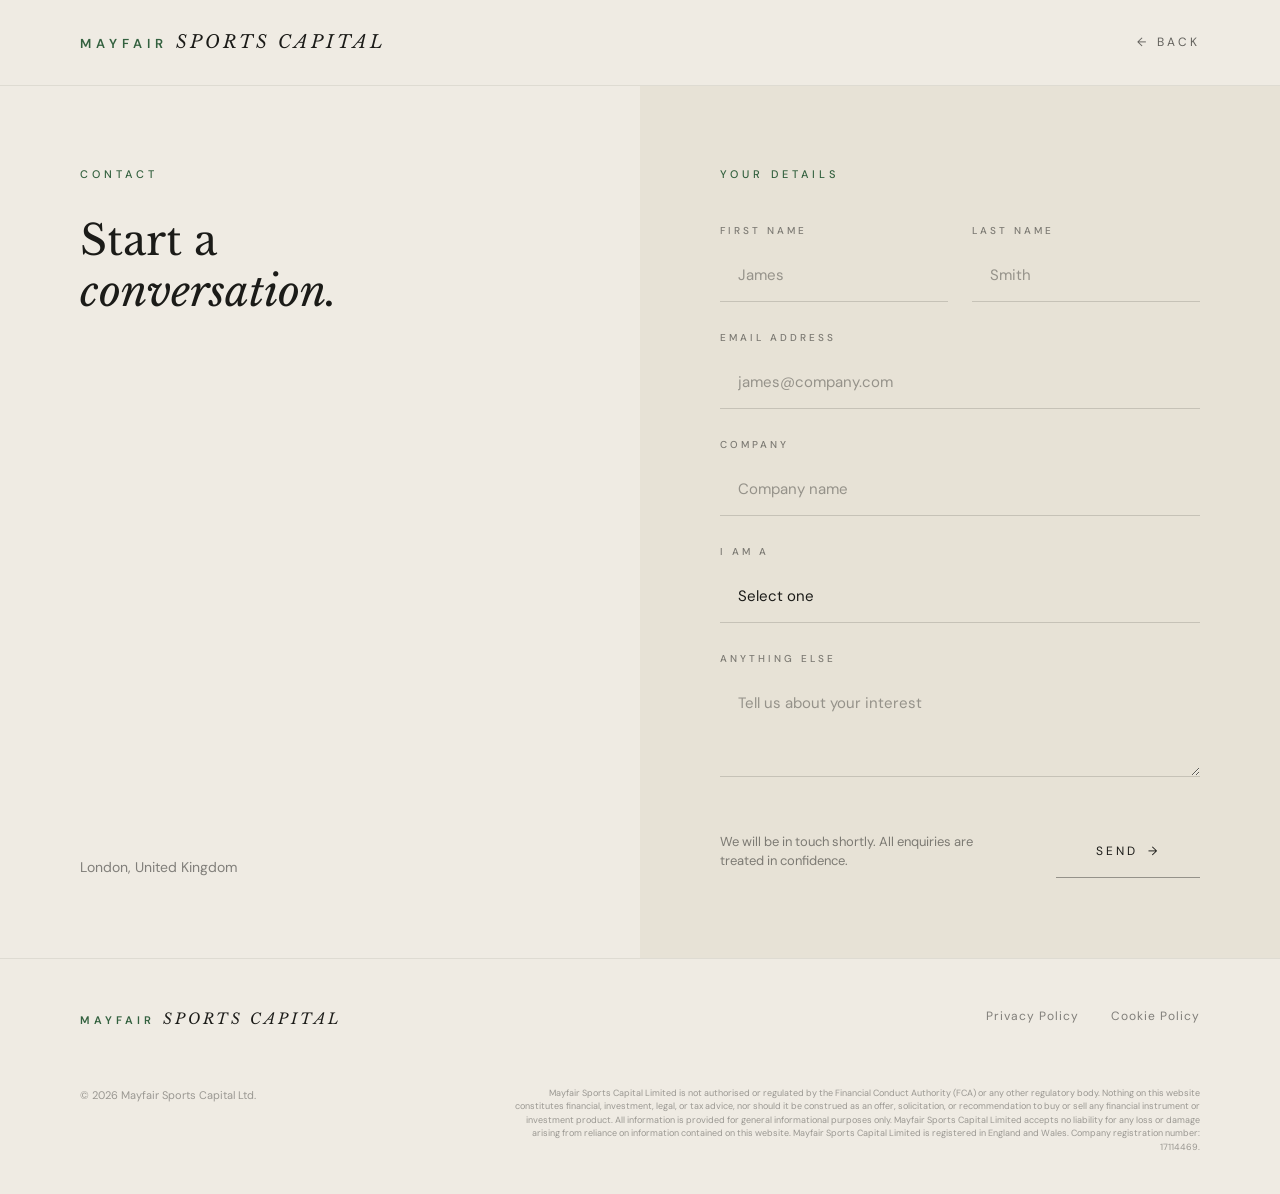
==== contact/index.html @ 270ceac9 "Add /contact/ page" ====
<!DOCTYPE html>
<html lang="en">
<head>
<!-- Google tag (gtag.js) -->
<script async src="https://www.googletagmanager.com/gtag/js?id=G-899X453727"></script>
<script>
  window.dataLayer = window.dataLayer || [];
  function gtag(){dataLayer.push(arguments);}
  gtag('js', new Date());
  gtag('config', 'G-899X453727');
</script>
<meta charset="UTF-8">
<meta name="viewport" content="width=device-width, initial-scale=1.0">
<title>Contact &mdash; Mayfair Sports Capital</title>
<link rel="icon" type="image/svg+xml" href="/favicon.svg">
<link href="https://fonts.googleapis.com/css2?family=DM+Sans:wght@400;500;600&family=Libre+Baskerville:ital,wght@0,400;0,700;1,400&display=swap" rel="stylesheet">
<style>
  /* -- Reset -- */
  *, *::before, *::after { margin: 0; padding: 0; box-sizing: border-box; }

  /* -- Brand Tokens -- */
  :root {
    --green: #3D6B4A;
    --green-light: #4A7D59;
    --green-glow: rgba(61, 107, 74, 0.15);
    --green-subtle: rgba(61, 107, 74, 0.08);
    --bg: #090D09;
    --bg-alt: #0B100B;
    --bg-card: #0D120D;
    --cream: #D4D0C8;
    --cream-80: rgba(212, 208, 200, 0.80);
    --cream-50: rgba(212, 208, 200, 0.50);
    --cream-38: rgba(212, 208, 200, 0.38);
    --cream-22: rgba(212, 208, 200, 0.22);
    --cream-15: rgba(212, 208, 200, 0.15);
    --cream-10: rgba(212, 208, 200, 0.10);
    --serif: 'Libre Baskerville', Georgia, serif;
    --sans: 'DM Sans', system-ui, sans-serif;
  }

  html { scroll-behavior: smooth; }
  body { background: var(--bg); color: var(--cream); font-family: var(--sans); line-height: 1.6; overflow-x: hidden; }

  /* -- Nav -- */
  nav {
    display: flex; align-items: center; justify-content: space-between;
    padding: 28px 80px;
    background: var(--bg);
  }
  .logo { display: flex; align-items: baseline; gap: 8px; text-decoration: none; }
  .logo-mayfair {
    font-family: var(--sans); font-weight: 600; font-size: 13px;
    letter-spacing: 5px; text-transform: uppercase; color: var(--green);
  }
  .logo-sports {
    font-family: var(--serif); font-style: italic; font-size: 18px;
    letter-spacing: 3px; text-transform: uppercase; color: var(--cream);
  }
  .back-link {
    color: var(--cream-50); text-decoration: none; font-size: 12px;
    letter-spacing: 3px; text-transform: uppercase; transition: color 0.3s;
    display: flex; align-items: center; gap: 8px;
  }
  .back-link:hover { color: var(--green-light); }
  .back-link .arrow { transition: transform 0.3s; }
  .back-link:hover .arrow { transform: translateX(-4px); }

  /* -- Main layout -- */
  .contact-page {
    display: grid; grid-template-columns: 1fr 1fr;
    min-height: calc(100vh - 85px);
  }

  /* -- Left column -- */
  .contact-left {
    padding: 80px 80px 80px;
    display: flex; flex-direction: column; justify-content: space-between;
  }
  .contact-left-top {}
  .section-label {
    font-size: 11px; letter-spacing: 4px; text-transform: uppercase;
    color: var(--green); font-weight: 500; margin-bottom: 32px;
  }
  .contact-left h1 {
    font-family: var(--serif); font-size: 42px; font-weight: 400; line-height: 1.2;
    margin-bottom: 32px;
  }
  .contact-left h1 em { font-style: italic; }
  .contact-left .intro {
    font-size: 15px; color: var(--cream-50); line-height: 1.7; max-width: 400px;
  }
  .contact-location {
    font-size: 14px; color: var(--cream-38); line-height: 1.6;
  }

  /* -- Right column (form) -- */
  .contact-right {
    padding: 80px 80px;
    background: var(--bg-alt);
  }
  .form-label-top {
    font-size: 11px; letter-spacing: 4px; text-transform: uppercase;
    color: var(--green); font-weight: 500; margin-bottom: 40px;
  }

  .form-row { display: grid; grid-template-columns: 1fr 1fr; gap: 24px; margin-bottom: 28px; }
  .form-group { margin-bottom: 28px; }

  .form-group label, .form-row label {
    display: block; font-size: 10px; letter-spacing: 3px; text-transform: uppercase;
    color: var(--cream-38); margin-bottom: 10px; font-weight: 500;
  }
  .form-row .form-field label {
    display: block; font-size: 10px; letter-spacing: 3px; text-transform: uppercase;
    color: var(--cream-38); margin-bottom: 10px; font-weight: 500;
  }

  input, select, textarea {
    width: 100%; background: transparent;
    border: none; border-bottom: 1px solid var(--cream-10);
    border-radius: 0; padding: 16px 18px;
    font-family: var(--sans); font-size: 15px; color: var(--cream);
    outline: none; transition: border-color 0.3s;
    -webkit-appearance: none;
  }
  input::placeholder, textarea::placeholder { color: var(--cream-22); }
  input:focus, select:focus, textarea:focus { border-color: var(--green); }

  select {
    cursor: pointer;
    background-repeat: no-repeat; background-position: right 18px center;
  }
  select option { background: var(--bg); color: var(--cream); }

  textarea { resize: vertical; min-height: 100px; }

  /* -- Send button -- */
  .form-footer {
    display: flex; align-items: center; justify-content: space-between;
    margin-top: 40px;
  }
  .form-note { font-size: 13px; color: var(--cream-38); max-width: 260px; line-height: 1.5; }
  .send-btn {
    display: inline-flex; align-items: center; gap: 10px;
    background: transparent; border: none; border-bottom: 1px solid var(--cream-22);
    color: var(--cream); font-family: var(--sans); font-size: 12px;
    letter-spacing: 3px; text-transform: uppercase; padding: 18px 40px;
    cursor: pointer; transition: all 0.3s;
  }
  .send-btn:hover {
    border-bottom-color: var(--green); color: var(--green);
  }
  .send-btn .arrow { transition: transform 0.3s; }
  .send-btn:hover .arrow { transform: translateX(4px); }

  /* -- Footer (same as homepage) -- */
  footer {
    background: var(--bg);
    padding: 48px 80px 40px;
  }
  .footer-top {
    display: flex; justify-content: space-between; align-items: flex-start;
    padding-bottom: 32px;
  }
  .footer-brand { display: flex; align-items: baseline; gap: 8px; }
  .footer-brand .logo-mayfair { font-size: 11px; letter-spacing: 4px; color: var(--green); }
  .footer-brand .logo-sports { font-size: 15px; letter-spacing: 3px; text-transform: uppercase; }
  .footer-links { display: flex; gap: 32px; }
  .footer-links a {
    font-size: 12px; color: var(--cream-38); text-decoration: none;
    letter-spacing: 1px; transition: color 0.3s;
  }
  .footer-links a:hover { color: var(--green-light); }
  .footer-bottom {
    display: flex; justify-content: space-between; align-items: flex-start;
    padding-top: 24px; gap: 80px;
  }
  .footer-copy {
    font-size: 11px; color: var(--cream-22); white-space: nowrap;
  }
  .footer-disclaimer {
    font-size: 9px; color: var(--cream-22); line-height: 1.5;
    max-width: 700px; text-align: right;
  }

  /* -- Responsive -- */
  @media (max-width: 768px) {
    nav { padding: 16px 24px; }
    .logo-mayfair { font-size: 10px !important; letter-spacing: 3px !important; }
    .logo-sports { font-size: 14px !important; }
    .back-link { font-size: 10px; letter-spacing: 2px; }

    .contact-page { grid-template-columns: 1fr; min-height: auto; }
    .contact-left { padding: 40px 24px 32px; }
    .contact-left h1 { font-size: 30px; margin-bottom: 20px; }
    .contact-left .intro { font-size: 14px; }
    .contact-location { padding-top: 20px; }

    .contact-right { padding: 40px 24px; }
    .form-row { grid-template-columns: 1fr; gap: 0; }
    .form-footer { flex-direction: column; gap: 24px; align-items: flex-start; }
    .send-btn { width: 100%; justify-content: center; }

    footer { padding: 32px 24px 28px; }
    .footer-top { flex-direction: column; gap: 16px; }
    .footer-links { gap: 16px; }
    .footer-bottom { flex-direction: column; gap: 12px; }
    .footer-disclaimer { text-align: left; max-width: 100%; }
    .footer-copy { white-space: normal; }
  }

  /* ==== LIGHT THEME (deck palette) ==== */
  :root {
    --green: #33613F;
    --green-light: #2E7A45;
    --green-glow: rgba(51, 97, 63, 0.12);
    --green-subtle: rgba(51, 97, 63, 0.07);
    --bg: #EFEBE3;
    --bg-alt: #E7E2D6;
    --bg-card: #FFFFFF;
    --cream: #1B1B18;
    --cream-80: rgba(27, 27, 24, 0.80);
    --cream-50: rgba(27, 27, 24, 0.66);
    --cream-38: rgba(27, 27, 24, 0.52);
    --cream-22: rgba(27, 27, 24, 0.40);
    --cream-15: rgba(27, 27, 24, 0.22);
    --cream-10: rgba(27, 27, 24, 0.16);
  }
  nav { border-bottom: 1px solid rgba(27, 27, 24, 0.08); }
  select option { background: #FFFFFF; color: #1B1B18; }
  footer { border-top: 1px solid rgba(27, 27, 24, 0.08); }
</style>
</head>
<body>

<!-- Nav -->
<nav>
  <a href="/" class="logo">
    <span class="logo-mayfair">MAYFAIR</span>
    <span class="logo-sports">Sports Capital</span>
  </a>
  <a href="/" class="back-link">
    <span class="arrow">&larr;</span> Back
  </a>
</nav>

<!-- Contact Page -->
<div class="contact-page">

  <!-- Left column -->
  <div class="contact-left">
    <div class="contact-left-top">
      <div class="section-label">Contact</div>
      <h1>Start a<br><em>conversation.</em></h1>
    </div>
    <div class="contact-location">London, United Kingdom</div>
  </div>

  <!-- Right column (form) -->
  <div class="contact-right">
    <form id="contactForm">
      <div class="form-label-top">Your Details</div>

      <div class="form-row">
        <div class="form-field">
          <label>First Name</label>
          <input type="text" name="firstname" placeholder="James" required>
        </div>
        <div class="form-field">
          <label>Last Name</label>
          <input type="text" name="lastname" placeholder="Smith" required>
        </div>
      </div>

      <div class="form-group">
        <label>Email Address</label>
        <input type="email" name="email" placeholder="james@company.com" required>
      </div>

      <div class="form-group">
        <label>Company</label>
        <input type="text" name="company" placeholder="Company name">
      </div>

      <div class="form-group">
        <label>I Am A</label>
        <select name="contact_type" required>
          <option value="" disabled selected>Select one</option>
          <option value="Family Office">Family Office</option>
          <option value="Venture Capital">Venture Capital</option>
          <option value="Private Equity">Private Equity</option>
          <option value="Bank / HNW Manager">Bank / HNW Manager</option>
          <option value="Sports Property / Club / League">Sports Property / Club / League</option>
          <option value="Sports Enabler">Sports Enabler</option>
          <option value="Other">Other</option>
        </select>
      </div>

      <div class="form-group">
        <label>Anything Else</label>
        <textarea name="message" placeholder="Tell us about your interest"></textarea>
      </div>

      <div class="form-footer">
        <div class="form-note">We will be in touch shortly. All enquiries are treated in confidence.</div>
        <button type="submit" class="send-btn">Send <span class="arrow">&rarr;</span></button>
      </div>
    </form>

    <div id="thankYou" style="display: none;">
      <div class="form-label-top">Thank You</div>
      <p class="intro" style="font-size: 15px; color: var(--cream-50); line-height: 1.7;">Your message has been received. We will be in touch shortly.</p>
    </div>
  </div>

</div>

<!-- Footer (same as homepage) -->
<footer>
  <div class="footer-top">
    <div class="footer-brand">
      <span class="logo-mayfair">MAYFAIR</span>
      <span class="logo-sports">Sports Capital</span>
    </div>
    <div class="footer-links">
      <a href="/privacy/">Privacy Policy</a>
      <a href="/cookies/">Cookie Policy</a>
    </div>
  </div>
  <div class="footer-bottom">
    <div class="footer-copy">&copy; 2026 Mayfair Sports Capital Ltd.</div>
    <div class="footer-disclaimer">Mayfair Sports Capital Limited is not authorised or regulated by the Financial Conduct Authority (FCA) or any other regulatory body. Nothing on this website constitutes financial, investment, legal, or tax advice, nor should it be construed as an offer, solicitation, or recommendation to buy or sell any financial instrument or investment product. All information is provided for general informational purposes only. Mayfair Sports Capital Limited accepts no liability for any loss or damage arising from reliance on information contained on this website. Mayfair Sports Capital Limited is registered in England and Wales. Company registration number: 17114469.</div>
  </div>
</footer>

<script>
document.getElementById('contactForm').addEventListener('submit', async function(e) {
  e.preventDefault();
  const form = this;
  const btn = form.querySelector('.send-btn');
  btn.disabled = true;

  const fd = new FormData(form);
  const fields = [
    { name: 'firstname', value: fd.get('firstname') },
    { name: 'lastname', value: fd.get('lastname') },
    { name: 'email', value: fd.get('email') },
    { name: 'company', value: fd.get('company') || '' },
    { name: 'contact_type', value: fd.get('contact_type') },
    { name: 'message', value: fd.get('message') || '' }
  ];

  try {
    const res = await fetch('https://api.hsforms.com/submissions/v3/integration/submit/148089624/d1dd656f-cd61-4b1c-a1dd-4b36c1997c4a', {
      method: 'POST',
      headers: { 'Content-Type': 'application/json' },
      body: JSON.stringify({
        fields: fields,
        context: {
          pageUri: window.location.href,
          pageName: 'Contact - Mayfair Sports Capital'
        }
      })
    });

    if (res.ok || res.status === 200) {
      form.style.display = 'none';
      document.getElementById('thankYou').style.display = 'block';
    } else {
      btn.disabled = false;
      alert('Something went wrong. Please email us directly at hello@mayfairsportscapital.com');
    }
  } catch (err) {
    btn.disabled = false;
    alert('Something went wrong. Please email us directly at hello@mayfairsportscapital.com');
  }
});
</script>
</body>
</html>
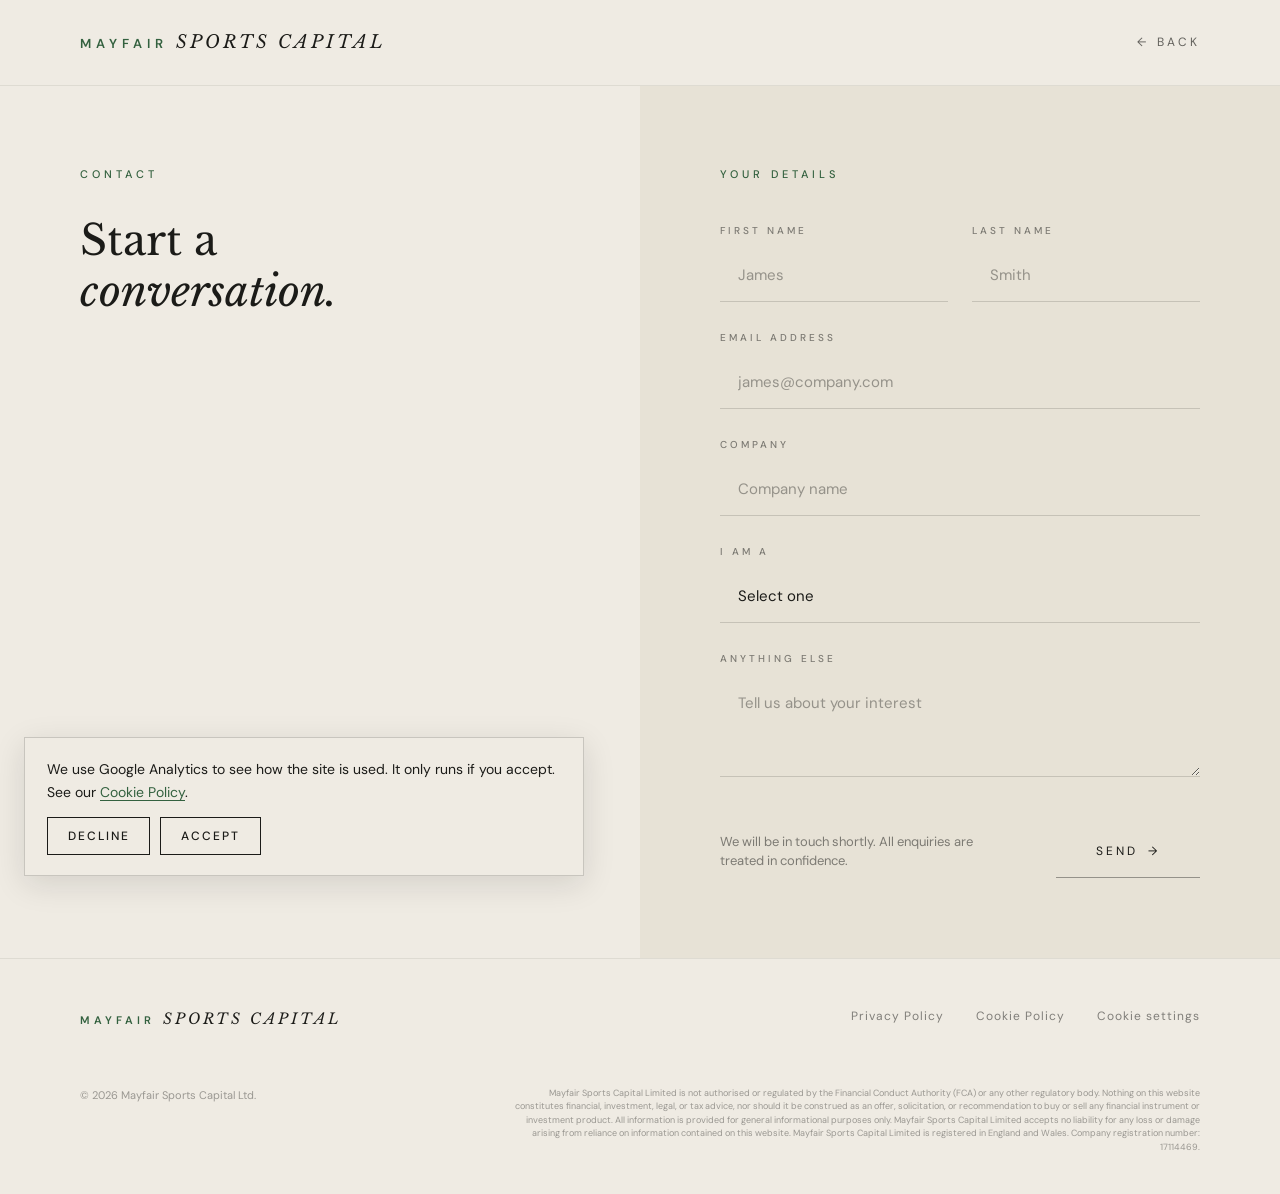
==== commit aa60fdb9: "Add cookie consent: load Google Analytics only after opt-in - consent.js: Accept/Decline notice, cho" ====
--- a/contact/index.html
+++ b/contact/index.html
@@ -1,14 +1,6 @@
 <!DOCTYPE html>
 <html lang="en">
 <head>
-<!-- Google tag (gtag.js) -->
-<script async src="https://www.googletagmanager.com/gtag/js?id=G-899X453727"></script>
-<script>
-  window.dataLayer = window.dataLayer || [];
-  function gtag(){dataLayer.push(arguments);}
-  gtag('js', new Date());
-  gtag('config', 'G-899X453727');
-</script>
 <meta charset="UTF-8">
 <meta name="viewport" content="width=device-width, initial-scale=1.0">
 <title>Contact &mdash; Mayfair Sports Capital</title>
@@ -325,6 +317,7 @@
     <div class="footer-links">
       <a href="/privacy/">Privacy Policy</a>
       <a href="/cookies/">Cookie Policy</a>
+      <a href="#" data-cookie-settings>Cookie settings</a>
     </div>
   </div>
   <div class="footer-bottom">
@@ -376,5 +369,6 @@
   }
 });
 </script>
+<script src="/consent.js" defer></script>
 </body>
 </html>
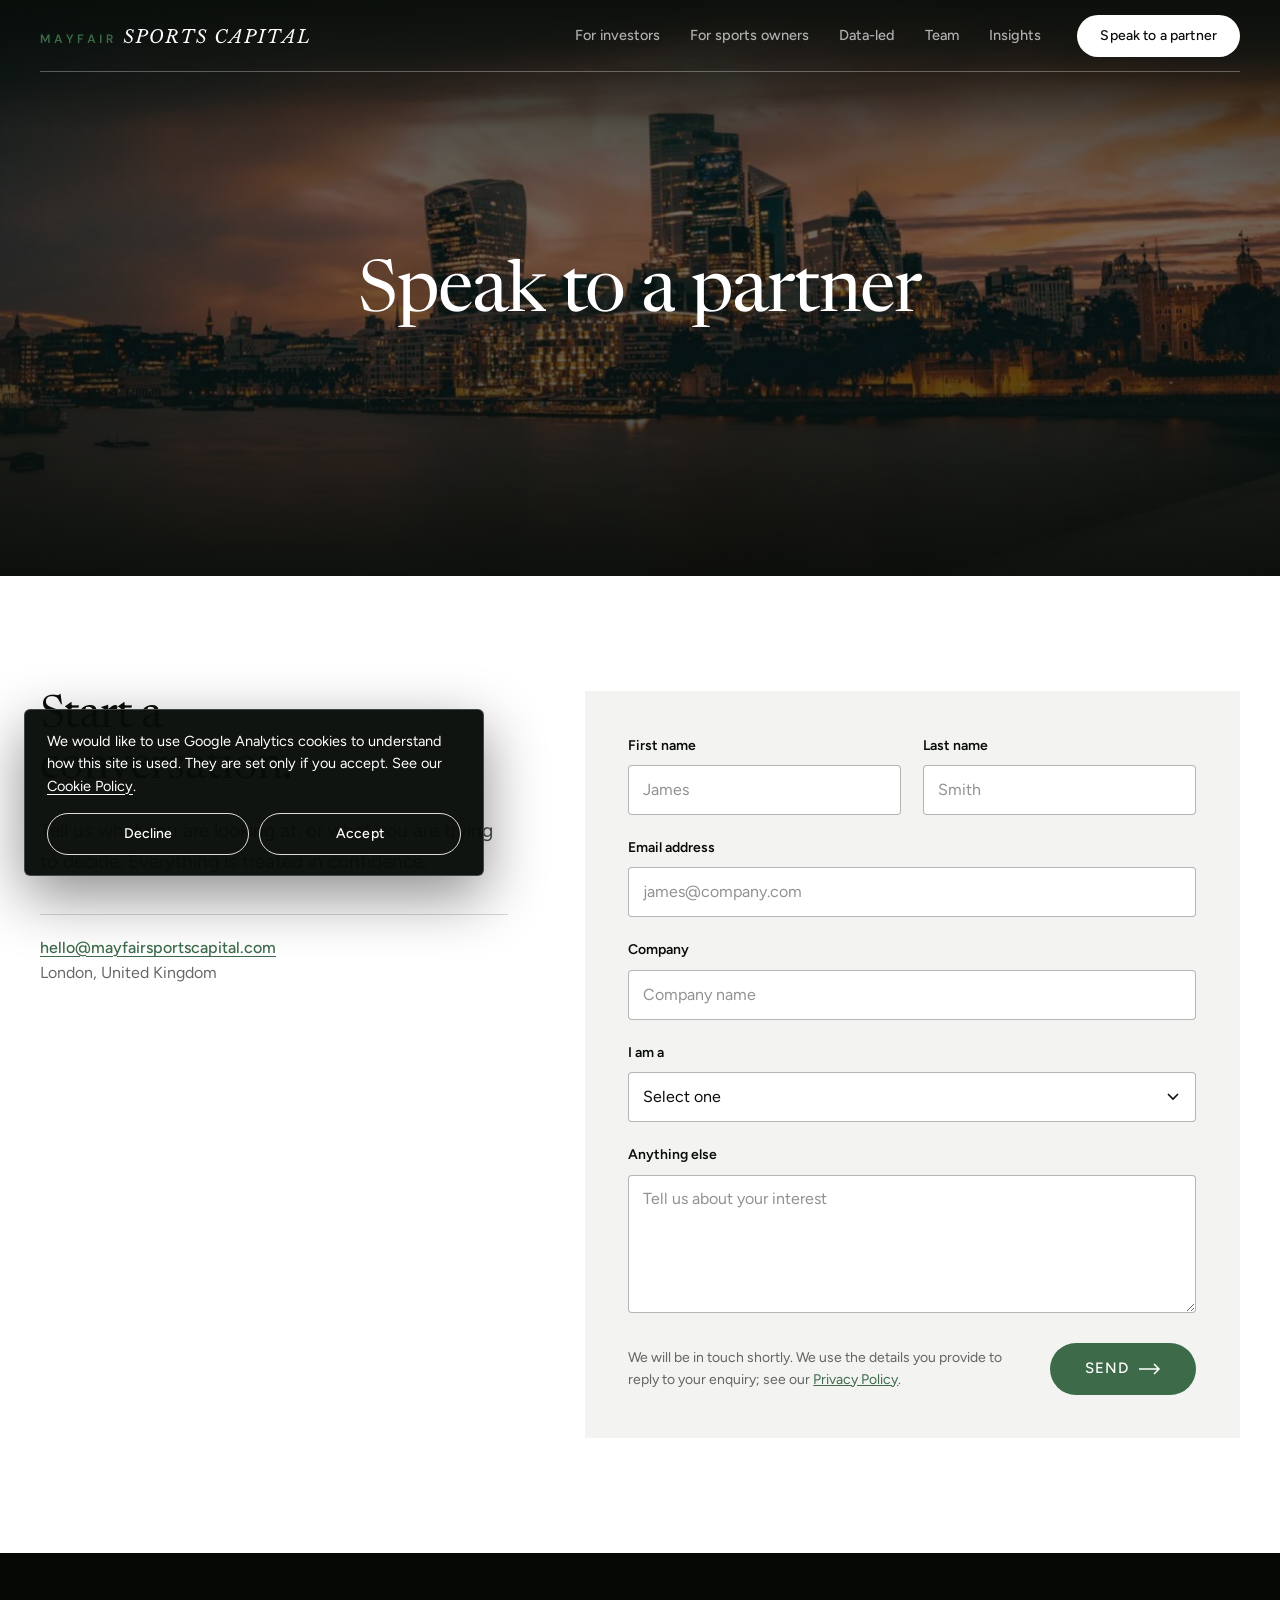
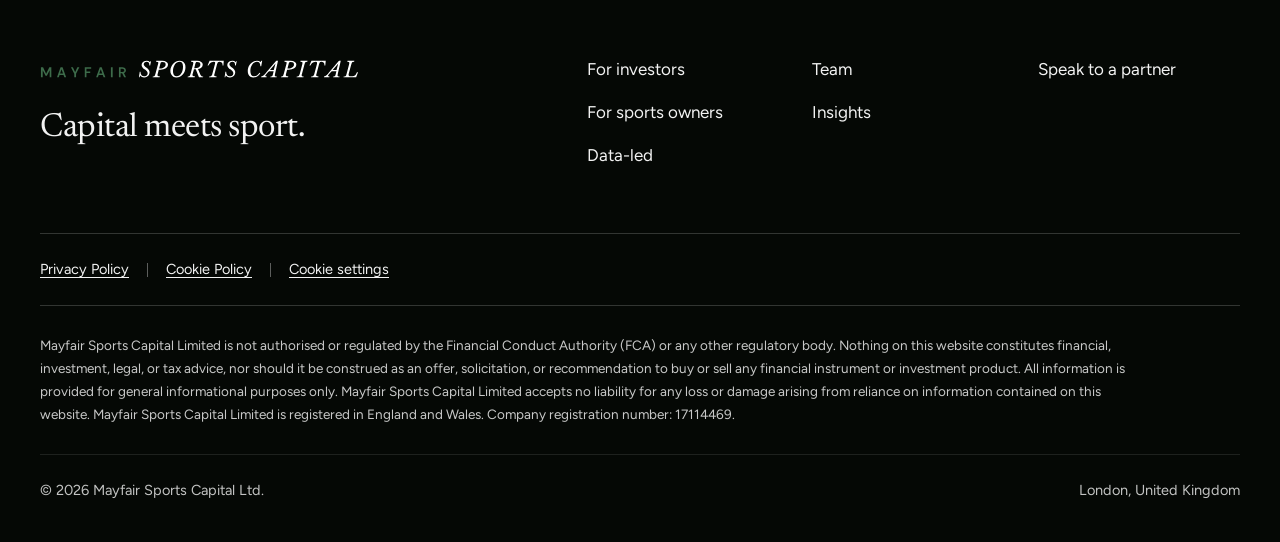
==== commit 82e2267d: "Launch the new site for investors and sports owners Replaces the single-page site with the full new " ====
--- a/contact/index.html
+++ b/contact/index.html
@@ -1,374 +1,203 @@
 <!DOCTYPE html>
-<html lang="en">
+<html lang="en-GB" class="no-js">
 <head>
-<meta charset="UTF-8">
-<meta name="viewport" content="width=device-width, initial-scale=1.0">
-<title>Contact &mdash; Mayfair Sports Capital</title>
-<link rel="icon" type="image/svg+xml" href="/favicon.svg">
-<link href="https://fonts.googleapis.com/css2?family=DM+Sans:wght@400;500;600&family=Libre+Baskerville:ital,wght@0,400;0,700;1,400&display=swap" rel="stylesheet">
-<style>
-  /* -- Reset -- */
-  *, *::before, *::after { margin: 0; padding: 0; box-sizing: border-box; }
-
-  /* -- Brand Tokens -- */
-  :root {
-    --green: #3D6B4A;
-    --green-light: #4A7D59;
-    --green-glow: rgba(61, 107, 74, 0.15);
-    --green-subtle: rgba(61, 107, 74, 0.08);
-    --bg: #090D09;
-    --bg-alt: #0B100B;
-    --bg-card: #0D120D;
-    --cream: #D4D0C8;
-    --cream-80: rgba(212, 208, 200, 0.80);
-    --cream-50: rgba(212, 208, 200, 0.50);
-    --cream-38: rgba(212, 208, 200, 0.38);
-    --cream-22: rgba(212, 208, 200, 0.22);
-    --cream-15: rgba(212, 208, 200, 0.15);
-    --cream-10: rgba(212, 208, 200, 0.10);
-    --serif: 'Libre Baskerville', Georgia, serif;
-    --sans: 'DM Sans', system-ui, sans-serif;
-  }
-
-  html { scroll-behavior: smooth; }
-  body { background: var(--bg); color: var(--cream); font-family: var(--sans); line-height: 1.6; overflow-x: hidden; }
-
-  /* -- Nav -- */
-  nav {
-    display: flex; align-items: center; justify-content: space-between;
-    padding: 28px 80px;
-    background: var(--bg);
-  }
-  .logo { display: flex; align-items: baseline; gap: 8px; text-decoration: none; }
-  .logo-mayfair {
-    font-family: var(--sans); font-weight: 600; font-size: 13px;
-    letter-spacing: 5px; text-transform: uppercase; color: var(--green);
-  }
-  .logo-sports {
-    font-family: var(--serif); font-style: italic; font-size: 18px;
-    letter-spacing: 3px; text-transform: uppercase; color: var(--cream);
-  }
-  .back-link {
-    color: var(--cream-50); text-decoration: none; font-size: 12px;
-    letter-spacing: 3px; text-transform: uppercase; transition: color 0.3s;
-    display: flex; align-items: center; gap: 8px;
-  }
-  .back-link:hover { color: var(--green-light); }
-  .back-link .arrow { transition: transform 0.3s; }
-  .back-link:hover .arrow { transform: translateX(-4px); }
-
-  /* -- Main layout -- */
-  .contact-page {
-    display: grid; grid-template-columns: 1fr 1fr;
-    min-height: calc(100vh - 85px);
-  }
-
-  /* -- Left column -- */
-  .contact-left {
-    padding: 80px 80px 80px;
-    display: flex; flex-direction: column; justify-content: space-between;
-  }
-  .contact-left-top {}
-  .section-label {
-    font-size: 11px; letter-spacing: 4px; text-transform: uppercase;
-    color: var(--green); font-weight: 500; margin-bottom: 32px;
-  }
-  .contact-left h1 {
-    font-family: var(--serif); font-size: 42px; font-weight: 400; line-height: 1.2;
-    margin-bottom: 32px;
-  }
-  .contact-left h1 em { font-style: italic; }
-  .contact-left .intro {
-    font-size: 15px; color: var(--cream-50); line-height: 1.7; max-width: 400px;
-  }
-  .contact-location {
-    font-size: 14px; color: var(--cream-38); line-height: 1.6;
-  }
-
-  /* -- Right column (form) -- */
-  .contact-right {
-    padding: 80px 80px;
-    background: var(--bg-alt);
-  }
-  .form-label-top {
-    font-size: 11px; letter-spacing: 4px; text-transform: uppercase;
-    color: var(--green); font-weight: 500; margin-bottom: 40px;
-  }
-
-  .form-row { display: grid; grid-template-columns: 1fr 1fr; gap: 24px; margin-bottom: 28px; }
-  .form-group { margin-bottom: 28px; }
-
-  .form-group label, .form-row label {
-    display: block; font-size: 10px; letter-spacing: 3px; text-transform: uppercase;
-    color: var(--cream-38); margin-bottom: 10px; font-weight: 500;
-  }
-  .form-row .form-field label {
-    display: block; font-size: 10px; letter-spacing: 3px; text-transform: uppercase;
-    color: var(--cream-38); margin-bottom: 10px; font-weight: 500;
-  }
-
-  input, select, textarea {
-    width: 100%; background: transparent;
-    border: none; border-bottom: 1px solid var(--cream-10);
-    border-radius: 0; padding: 16px 18px;
-    font-family: var(--sans); font-size: 15px; color: var(--cream);
-    outline: none; transition: border-color 0.3s;
-    -webkit-appearance: none;
-  }
-  input::placeholder, textarea::placeholder { color: var(--cream-22); }
-  input:focus, select:focus, textarea:focus { border-color: var(--green); }
-
-  select {
-    cursor: pointer;
-    background-repeat: no-repeat; background-position: right 18px center;
-  }
-  select option { background: var(--bg); color: var(--cream); }
-
-  textarea { resize: vertical; min-height: 100px; }
-
-  /* -- Send button -- */
-  .form-footer {
-    display: flex; align-items: center; justify-content: space-between;
-    margin-top: 40px;
-  }
-  .form-note { font-size: 13px; color: var(--cream-38); max-width: 260px; line-height: 1.5; }
-  .send-btn {
-    display: inline-flex; align-items: center; gap: 10px;
-    background: transparent; border: none; border-bottom: 1px solid var(--cream-22);
-    color: var(--cream); font-family: var(--sans); font-size: 12px;
-    letter-spacing: 3px; text-transform: uppercase; padding: 18px 40px;
-    cursor: pointer; transition: all 0.3s;
-  }
-  .send-btn:hover {
-    border-bottom-color: var(--green); color: var(--green);
-  }
-  .send-btn .arrow { transition: transform 0.3s; }
-  .send-btn:hover .arrow { transform: translateX(4px); }
-
-  /* -- Footer (same as homepage) -- */
-  footer {
-    background: var(--bg);
-    padding: 48px 80px 40px;
-  }
-  .footer-top {
-    display: flex; justify-content: space-between; align-items: flex-start;
-    padding-bottom: 32px;
-  }
-  .footer-brand { display: flex; align-items: baseline; gap: 8px; }
-  .footer-brand .logo-mayfair { font-size: 11px; letter-spacing: 4px; color: var(--green); }
-  .footer-brand .logo-sports { font-size: 15px; letter-spacing: 3px; text-transform: uppercase; }
-  .footer-links { display: flex; gap: 32px; }
-  .footer-links a {
-    font-size: 12px; color: var(--cream-38); text-decoration: none;
-    letter-spacing: 1px; transition: color 0.3s;
-  }
-  .footer-links a:hover { color: var(--green-light); }
-  .footer-bottom {
-    display: flex; justify-content: space-between; align-items: flex-start;
-    padding-top: 24px; gap: 80px;
-  }
-  .footer-copy {
-    font-size: 11px; color: var(--cream-22); white-space: nowrap;
-  }
-  .footer-disclaimer {
-    font-size: 9px; color: var(--cream-22); line-height: 1.5;
-    max-width: 700px; text-align: right;
-  }
-
-  /* -- Responsive -- */
-  @media (max-width: 768px) {
-    nav { padding: 16px 24px; }
-    .logo-mayfair { font-size: 10px !important; letter-spacing: 3px !important; }
-    .logo-sports { font-size: 14px !important; }
-    .back-link { font-size: 10px; letter-spacing: 2px; }
-
-    .contact-page { grid-template-columns: 1fr; min-height: auto; }
-    .contact-left { padding: 40px 24px 32px; }
-    .contact-left h1 { font-size: 30px; margin-bottom: 20px; }
-    .contact-left .intro { font-size: 14px; }
-    .contact-location { padding-top: 20px; }
-
-    .contact-right { padding: 40px 24px; }
-    .form-row { grid-template-columns: 1fr; gap: 0; }
-    .form-footer { flex-direction: column; gap: 24px; align-items: flex-start; }
-    .send-btn { width: 100%; justify-content: center; }
-
-    footer { padding: 32px 24px 28px; }
-    .footer-top { flex-direction: column; gap: 16px; }
-    .footer-links { gap: 16px; }
-    .footer-bottom { flex-direction: column; gap: 12px; }
-    .footer-disclaimer { text-align: left; max-width: 100%; }
-    .footer-copy { white-space: normal; }
-  }
-
-  /* ==== LIGHT THEME (deck palette) ==== */
-  :root {
-    --green: #33613F;
-    --green-light: #2E7A45;
-    --green-glow: rgba(51, 97, 63, 0.12);
-    --green-subtle: rgba(51, 97, 63, 0.07);
-    --bg: #EFEBE3;
-    --bg-alt: #E7E2D6;
-    --bg-card: #FFFFFF;
-    --cream: #1B1B18;
-    --cream-80: rgba(27, 27, 24, 0.80);
-    --cream-50: rgba(27, 27, 24, 0.66);
-    --cream-38: rgba(27, 27, 24, 0.52);
-    --cream-22: rgba(27, 27, 24, 0.40);
-    --cream-15: rgba(27, 27, 24, 0.22);
-    --cream-10: rgba(27, 27, 24, 0.16);
-  }
-  nav { border-bottom: 1px solid rgba(27, 27, 24, 0.08); }
-  select option { background: #FFFFFF; color: #1B1B18; }
-  footer { border-top: 1px solid rgba(27, 27, 24, 0.08); }
-</style>
+<meta charset="utf-8">
+<meta name="viewport" content="width=device-width, initial-scale=1">
+<title>Speak to a partner | Mayfair Sports Capital</title>
+<meta name="description" content="Speak to a partner at Mayfair Sports Capital. Enquiries from investors, sports owners and their advisers are treated in confidence.">
+<meta name="referrer" content="strict-origin-when-cross-origin">
+<meta name="theme-color" content="#04131B">
+<link rel="canonical" href="https://mayfairsportscapital.com/contact/">
+<meta property="og:type" content="website">
+<meta property="og:site_name" content="Mayfair Sports Capital">
+<meta property="og:locale" content="en_GB">
+<meta property="og:title" content="Speak to a partner | Mayfair Sports Capital">
+<meta property="og:description" content="Speak to a partner at Mayfair Sports Capital. Enquiries from investors, sports owners and their advisers are treated in confidence.">
+<meta property="og:url" content="https://mayfairsportscapital.com/contact/">
+<meta property="og:image" content="https://mayfairsportscapital.com/assets/img/og.jpg">
+<meta property="og:image:width" content="1200">
+<meta property="og:image:height" content="630">
+<meta name="twitter:card" content="summary_large_image">
+<link rel="icon" href="/favicon.svg" type="image/svg+xml">
+<link rel="icon" href="/favicon-32.png" sizes="32x32" type="image/png">
+<link rel="apple-touch-icon" href="/apple-touch-icon.png">
+<link rel="preload" href="/assets/fonts/newsreader-opsz.woff2" as="font" type="font/woff2" crossorigin>
+<link rel="preload" href="/assets/fonts/figtree-wght.woff2" as="font" type="font/woff2" crossorigin>
+<link rel="stylesheet" href="/assets/css/site.css?v=de91362e">
+<script>document.documentElement.className='js';setTimeout(function(){if(!window.__msc)document.documentElement.className+=' js-failed'},6000);</script>
 </head>
-<body>
-
-<!-- Nav -->
-<nav>
-  <a href="/" class="logo">
-    <span class="logo-mayfair">MAYFAIR</span>
-    <span class="logo-sports">Sports Capital</span>
-  </a>
-  <a href="/" class="back-link">
-    <span class="arrow">&larr;</span> Back
-  </a>
-</nav>
-
-<!-- Contact Page -->
-<div class="contact-page">
-
-  <!-- Left column -->
-  <div class="contact-left">
-    <div class="contact-left-top">
-      <div class="section-label">Contact</div>
-      <h1>Start a<br><em>conversation.</em></h1>
-    </div>
-    <div class="contact-location">London, United Kingdom</div>
-  </div>
-
-  <!-- Right column (form) -->
-  <div class="contact-right">
-    <form id="contactForm">
-      <div class="form-label-top">Your Details</div>
-
-      <div class="form-row">
-        <div class="form-field">
-          <label>First Name</label>
-          <input type="text" name="firstname" placeholder="James" required>
-        </div>
-        <div class="form-field">
-          <label>Last Name</label>
-          <input type="text" name="lastname" placeholder="Smith" required>
-        </div>
+<body class="page-contact" data-mode="prod" data-ga="G-899X453727">
+<a class="skip" href="#main">Skip to content</a>
+
+<svg width="0" height="0" style="position:absolute" aria-hidden="true" focusable="false"><symbol id="msc-wordmark" viewBox="0 0 2701 220"><path fill="#3d6b4a" d="M8 180V96H26L52 150L79 96H96V180H82V121L58 168H47L23 121V180Z"/><path fill="#3d6b4a" d="M144 180 174 96H191L221 180H206L182 113L159 180ZM157 160 161 149H203L207 160Z"/><path fill="#3d6b4a" d="M290 180V150L262 96H278L299 139H296L316 96H333L305 150V180Z"/><path fill="#3d6b4a" d="M379 180V96H433V108H393V132H425V144H393V180Z"/><path fill="#3d6b4a" d="M475 180 506 96H522L553 180H538L514 113L490 180ZM489 160 493 149H534L538 160Z"/><path fill="#3d6b4a" d="M600 180V96H615V180Z"/><path fill="#3d6b4a" d="M668 180V96H698Q708 96 714 99Q721 103 724 109Q727 114 727 121Q727 128 724 134Q721 140 714 143Q708 147 698 147H682V180ZM712 180 694 143H710L728 180ZM682 136H697Q705 136 709 132Q713 128 713 122Q713 116 709 112Q705 108 697 108H682Z"/><path fill="currentColor" d="M931 52 934 44H940L932 80H926Q925 63 920 56Q914 49 903 49Q892 49 885 55Q878 61 878 70Q878 76 881 81Q885 86 890 91Q896 95 902 100Q908 104 914 110Q920 115 923 122Q927 129 927 138Q927 150 921 160Q914 170 904 176Q894 182 881 182Q871 182 863 178Q854 174 847 166L843 180H837L844 134H850Q851 153 859 163Q867 172 881 172Q890 172 896 169Q903 166 907 160Q911 154 911 147Q911 140 907 134Q903 128 898 123Q892 118 885 113Q879 109 873 103Q867 98 864 92Q860 85 860 77Q860 67 866 58Q871 50 881 45Q891 40 902 40Q911 40 918 42Q924 45 931 52Z"/><path fill="currentColor" d="M953 180 955 173Q960 173 965 171Q969 168 972 164Q975 159 977 151L998 72Q1000 68 1000 64Q1001 61 1001 58Q1001 53 997 51Q993 49 982 49L984 41H1034Q1057 41 1070 50Q1083 58 1083 72Q1083 82 1078 90Q1073 98 1065 103Q1056 109 1044 112Q1032 116 1018 116H1005L998 143Q996 149 995 154Q994 159 994 161Q994 165 996 167Q998 170 1003 171Q1008 172 1014 172L1012 180ZM1008 106H1016Q1027 106 1035 104Q1044 101 1050 96Q1056 92 1060 85Q1063 79 1063 71Q1063 64 1060 59Q1057 54 1050 52Q1044 50 1034 50Q1027 50 1024 52Q1021 55 1019 64Z"/><path fill="currentColor" d="M1181 40Q1196 40 1208 46Q1219 53 1225 66Q1231 78 1231 96Q1231 113 1225 128Q1219 144 1208 156Q1197 168 1184 175Q1170 182 1154 182Q1139 182 1128 175Q1116 168 1110 155Q1103 142 1103 125Q1103 108 1110 93Q1116 77 1127 65Q1138 53 1152 46Q1166 40 1181 40ZM1181 49Q1169 49 1159 55Q1149 61 1141 71Q1134 82 1130 96Q1125 110 1125 126Q1125 149 1133 160Q1141 172 1157 172Q1168 172 1178 166Q1187 160 1194 149Q1202 138 1206 123Q1210 108 1210 91Q1210 69 1203 59Q1196 49 1181 49Z"/><path fill="currentColor" d="M1249 180 1251 173Q1257 173 1261 171Q1265 168 1269 164Q1272 159 1274 151L1295 72Q1296 68 1297 64Q1297 61 1297 58Q1297 53 1293 51Q1289 49 1278 49L1280 41H1330Q1352 41 1364 50Q1377 58 1377 72Q1377 82 1372 90Q1367 98 1358 103Q1349 108 1337 110L1351 143Q1356 156 1360 162Q1364 168 1368 171Q1373 173 1381 173L1379 180H1345L1318 112H1303L1294 143Q1292 149 1291 154Q1290 159 1290 161Q1290 166 1295 169Q1301 172 1311 172L1309 180ZM1305 103H1314Q1326 103 1336 100Q1346 96 1351 89Q1357 82 1357 71Q1357 60 1350 55Q1344 50 1331 50Q1326 50 1323 51Q1320 52 1319 55Q1317 58 1315 64Z"/><path fill="currentColor" d="M1430 180 1432 173Q1439 173 1444 171Q1449 170 1452 165Q1456 161 1458 152L1480 69Q1482 63 1482 59Q1482 52 1479 51Q1476 49 1471 49Q1461 49 1452 53Q1444 57 1437 64Q1430 71 1425 80H1418L1435 41H1555L1552 80H1545Q1545 68 1542 61Q1539 55 1534 52Q1528 49 1520 49Q1514 49 1510 51Q1506 52 1503 57Q1501 62 1498 70L1477 150Q1476 154 1475 157Q1474 160 1474 163Q1474 168 1479 170Q1483 173 1495 173L1493 180Z"/><path fill="currentColor" d="M1656 52 1659 44H1665L1657 80H1651Q1650 63 1645 56Q1640 49 1628 49Q1617 49 1610 55Q1603 61 1603 70Q1603 76 1606 81Q1610 86 1615 91Q1621 95 1627 100Q1633 104 1639 110Q1645 115 1648 122Q1652 129 1652 138Q1652 150 1646 160Q1640 170 1629 176Q1619 182 1606 182Q1596 182 1588 178Q1579 174 1572 166L1568 180H1562L1569 134H1575Q1576 153 1584 163Q1592 172 1606 172Q1615 172 1622 169Q1628 166 1632 160Q1636 154 1636 147Q1636 140 1632 134Q1628 128 1623 123Q1617 118 1610 113Q1604 109 1598 103Q1592 98 1589 92Q1585 85 1585 77Q1585 67 1591 58Q1596 50 1606 45Q1616 40 1627 40Q1636 40 1643 42Q1649 45 1656 52Z"/><path fill="currentColor" d="M1864 146Q1855 159 1846 167Q1838 175 1828 178Q1818 182 1806 182Q1791 182 1780 175Q1769 168 1764 156Q1758 143 1758 126Q1758 112 1762 99Q1766 87 1773 76Q1781 65 1791 57Q1800 49 1812 44Q1823 40 1836 40Q1852 40 1867 50L1873 41H1880L1872 87H1865Q1864 67 1857 58Q1850 49 1836 49Q1824 49 1814 55Q1804 61 1796 71Q1788 82 1784 96Q1780 110 1780 126Q1780 171 1811 171Q1825 171 1836 164Q1847 157 1858 142Z"/><path fill="currentColor" d="M2014 40 1989 150Q1987 159 1987 164Q1987 169 1991 171Q1994 173 2004 173L2002 180H1949L1951 173Q1958 173 1961 171Q1965 170 1968 165Q1970 160 1972 150L1977 128H1938L1927 140Q1919 149 1914 154Q1910 159 1908 162Q1906 165 1906 168Q1906 170 1909 172Q1912 173 1919 173L1917 180H1871L1872 173Q1878 173 1884 170Q1890 166 1898 159Q1905 152 1916 138L1999 40ZM1946 119H1978L1993 63H1993Z"/><path fill="currentColor" d="M2039 180 2041 173Q2047 173 2051 171Q2055 168 2058 164Q2061 159 2063 151L2084 72Q2086 68 2086 64Q2087 61 2087 58Q2087 53 2083 51Q2079 49 2068 49L2070 41H2120Q2143 41 2156 50Q2169 58 2169 72Q2169 82 2164 90Q2160 98 2151 103Q2142 109 2130 112Q2118 116 2104 116H2091L2084 143Q2082 149 2081 154Q2080 159 2080 161Q2080 165 2082 167Q2084 170 2089 171Q2094 172 2101 172L2099 180ZM2094 106H2102Q2113 106 2121 104Q2130 101 2136 96Q2142 92 2146 85Q2149 79 2149 71Q2149 64 2146 59Q2143 54 2136 52Q2130 50 2120 50Q2113 50 2110 52Q2107 55 2105 64Z"/><path fill="currentColor" d="M2236 78 2217 150Q2214 158 2214 162Q2214 168 2218 171Q2222 173 2231 173L2229 180H2171L2173 173Q2180 173 2185 171Q2189 170 2192 165Q2195 160 2198 152L2219 72Q2221 62 2221 57Q2221 52 2217 50Q2213 49 2203 49L2205 41H2264L2262 49Q2254 49 2249 51Q2245 53 2242 59Q2239 66 2236 78Z"/><path fill="currentColor" d="M2293 180 2295 173Q2302 173 2307 171Q2311 170 2315 165Q2318 161 2321 152L2343 69Q2344 63 2344 59Q2344 52 2341 51Q2338 49 2333 49Q2323 49 2315 53Q2306 57 2299 64Q2292 71 2288 80H2280L2297 41H2418L2414 80H2407Q2407 68 2404 61Q2401 55 2396 52Q2390 49 2382 49Q2376 49 2372 51Q2368 52 2366 57Q2363 62 2361 70L2340 150Q2338 154 2338 157Q2337 160 2337 163Q2337 168 2341 170Q2346 173 2357 173L2355 180Z"/><path fill="currentColor" d="M2545 40 2520 150Q2518 159 2518 164Q2518 169 2522 171Q2525 173 2535 173L2533 180H2480L2482 173Q2489 173 2492 171Q2496 170 2499 165Q2501 160 2503 150L2508 128H2469L2458 140Q2450 149 2445 154Q2441 159 2439 162Q2437 165 2437 168Q2437 170 2440 172Q2443 173 2450 173L2448 180H2402L2403 173Q2409 173 2415 170Q2421 166 2429 159Q2436 152 2447 138L2530 40ZM2477 119H2509L2524 63H2524Z"/><path fill="currentColor" d="M2568 180 2570 173Q2578 173 2583 171Q2587 169 2590 165Q2592 160 2594 152L2615 72Q2616 67 2617 63Q2617 60 2617 57Q2617 52 2613 50Q2609 49 2600 49L2602 41H2660L2658 49Q2650 49 2646 51Q2641 53 2638 59Q2635 66 2632 78L2613 149Q2612 152 2612 155Q2611 157 2611 159Q2611 166 2616 169Q2620 172 2632 172Q2646 172 2655 169Q2665 166 2671 158Q2677 151 2682 138H2691L2675 180Z"/></symbol></svg>
+<header class="site-header" data-inertable>
+  <div class="site-header__inner">
+    <button class="menu-btn" type="button" aria-expanded="false" aria-controls="menu" data-menu-open>
+      <svg class="icon icon--menu" width="20" height="14" viewBox="0 0 20 14" aria-hidden="true" focusable="false"><path d="M0 1h20M0 7h20M0 13h20" stroke="currentColor" stroke-width="1.6" fill="none"/></svg><span class="menu-btn__label">Menu</span>
+    </button>
+    <a class="wordmark" href="/" aria-label="Mayfair Sports Capital, home"><svg class="wordmark__svg" viewBox="0 0 2701 220" aria-hidden="true" focusable="false"><use href="#msc-wordmark"/></svg></a>
+    <nav class="topnav" aria-label="Main">
+      <a href="/investors/">For investors</a>
+      <a href="/owners/">For sports owners</a>
+      <a href="/data/">Data-led</a>
+      <a href="/people/">Team</a>
+      <a href="/insights/">Insights</a>
+    </nav>
+    <a class="btn btn--light btn--sm site-header__cta" href="/contact/#enquiry">Speak to a partner</a>
+  </div>
+</header>
+
+<div class="scrim" data-menu-close aria-hidden="true"></div>
+<aside id="menu" class="drawer" role="dialog" aria-modal="true" aria-label="Menu" aria-hidden="true">
+  <div class="drawer__top">
+    <button class="drawer__close" type="button" aria-label="Close menu" data-menu-close><svg class="icon" width="16" height="16" viewBox="0 0 16 16" aria-hidden="true" focusable="false"><path d="M1.5 1.5l13 13M14.5 1.5l-13 13" stroke="currentColor" stroke-width="1.6" fill="none"/></svg></button>
+  </div>
+  <div class="drawer__body">
+    <nav class="drawer__nav drawer__nav--root" aria-label="Menu">
+      <ul>
+        <li style="--i: 0">
+          <a class="drawer__item" href="/investors/">For investors</a>
+        </li>
+        <li style="--i: 1">
+          <a class="drawer__item" href="/owners/">For sports owners</a>
+        </li>
+        <li style="--i: 2">
+          <a class="drawer__item" href="/data/">Data-led</a>
+        </li>
+        <li style="--i: 3">
+          <a class="drawer__item" href="/people/">Team</a>
+        </li>
+        <li style="--i: 4">
+          <a class="drawer__item" href="/insights/">Insights</a>
+        </li>
+        <li style="--i: 5">
+          <a class="drawer__item" href="/contact/" aria-current="page">Speak to a partner</a>
+        </li>
+      </ul>
+    </nav>
+  </div>
+  <div class="drawer__foot">
+    <a class="btn btn--outline" href="/contact/#enquiry">Speak to a partner</a>
+  </div>
+</aside>
+<main id="main" data-inertable>
+
+<section class="hero hero--page" aria-labelledby="page-title">
+  <div class="hero__media" aria-hidden="true"><img class="hero__img" src="/assets/img/photos/london.jpg" alt="" width="1470" height="801" loading="eager" decoding="async" fetchpriority="high" style="object-position: 50% 58%"></div>
+  <div class="hero__shade" aria-hidden="true"></div>
+  <div class="hero__grain" aria-hidden="true"></div>
+  <div class="wrap hero__inner">
+    <h1 class="h-display h1 h1--page" id="page-title">Speak to a partner</h1>
+  </div>
+</section>
+<section class="section section--paper" id="enquiry" aria-labelledby="enquiry-title">
+  <div class="wrap contact">
+    <div class="contact__side" data-reveal>
+      <h2 class="h-display h2" id="enquiry-title">Start a conversation.</h2>
+      <p class="lede">Tell us what you are looking at, or what you are trying to decide. Everything is treated in confidence.</p>
+      <p class="contact__loc"><a class="contact__mail" href="mailto:hello@mayfairsportscapital.com">hello@mayfairsportscapital.com</a><br>London, United Kingdom</p>
+    </div>
+    <div class="contact__panel" data-reveal style="--d: 120ms">
+      <form id="contactForm" class="form" method="post" action="#" data-portal="148089624" data-form="d1dd656f-cd61-4b1c-a1dd-4b36c1997c4a" data-email="hello@mayfairsportscapital.com" data-preview="false">
+        <div class="form__row">
+          <div class="field">
+            <label for="f-first">First name</label>
+            <input id="f-first" type="text" name="firstname" autocomplete="given-name" placeholder="James" required>
+          </div>
+          <div class="field">
+            <label for="f-last">Last name</label>
+            <input id="f-last" type="text" name="lastname" autocomplete="family-name" placeholder="Smith" required>
+          </div>
+        </div>
+        <div class="field">
+          <label for="f-email">Email address</label>
+          <input id="f-email" type="email" name="email" autocomplete="email" placeholder="james@company.com" required>
+        </div>
+        <div class="field">
+          <label for="f-company">Company</label>
+          <input id="f-company" type="text" name="company" autocomplete="organization" placeholder="Company name">
+        </div>
+        <div class="field">
+          <label for="f-type">I am a</label>
+          <select id="f-type" name="contact_type" required>
+            <option value="" disabled selected>Select one</option>
+            <option value="Family Office">Family Office</option>
+            <option value="Venture Capital">Venture Capital</option>
+            <option value="Private Equity">Private Equity</option>
+            <option value="Bank / HNW Manager">Bank / HNW Manager</option>
+            <option value="Sports Property / Club / League">Sports Property / Club / League</option>
+            <option value="Sports Enabler">Sports Enabler</option>
+            <option value="Other">Other</option>
+          </select>
+        </div>
+        <div class="field">
+          <label for="f-message">Anything else</label>
+          <textarea id="f-message" name="message" rows="5" placeholder="Tell us about your interest"></textarea>
+        </div>
+        <div class="field field--trap" aria-hidden="true">
+          <label for="f-website">Website</label>
+          <input id="f-website" type="text" name="website" tabindex="-1" autocomplete="off">
+        </div>
+        <div class="form__foot">
+          <p class="form__note">We will be in touch shortly. We use the details you provide to reply to your enquiry; see our <a href="/privacy/">Privacy Policy</a>.</p>
+          <button class="btn btn--dark" type="submit">Send <svg class="icon icon--arrow" width="22" height="12" viewBox="0 0 22 12" aria-hidden="true" focusable="false"><path d="M0 6h20M15 1l5 5-5 5" stroke="currentColor" stroke-width="1.5" fill="none"/></svg></button>
+        </div>
+        <p class="form__status" role="alert" hidden></p>
+      </form>
+      <div class="thanks" id="thankYou" tabindex="-1" hidden>
+        <h3 class="h-display h3">Thank you</h3>
+        <p>Your message has been received. We will be in touch shortly.</p>
       </div>
-
-      <div class="form-group">
-        <label>Email Address</label>
-        <input type="email" name="email" placeholder="james@company.com" required>
+    </div>
+  </div>
+</section>
+
+</main>
+
+<footer class="site-footer" data-inertable>
+  <div class="wrap">
+    <div class="site-footer__main">
+      <div class="site-footer__brand">
+        <a class="wordmark wordmark--footer" href="/" aria-label="Mayfair Sports Capital, home"><svg class="wordmark__svg" viewBox="0 0 2701 220" aria-hidden="true" focusable="false"><use href="#msc-wordmark"/></svg></a>
+        <p class="site-footer__tag">Capital meets sport.</p>
       </div>
-
-      <div class="form-group">
-        <label>Company</label>
-        <input type="text" name="company" placeholder="Company name">
-      </div>
-
-      <div class="form-group">
-        <label>I Am A</label>
-        <select name="contact_type" required>
-          <option value="" disabled selected>Select one</option>
-          <option value="Family Office">Family Office</option>
-          <option value="Venture Capital">Venture Capital</option>
-          <option value="Private Equity">Private Equity</option>
-          <option value="Bank / HNW Manager">Bank / HNW Manager</option>
-          <option value="Sports Property / Club / League">Sports Property / Club / League</option>
-          <option value="Sports Enabler">Sports Enabler</option>
-          <option value="Other">Other</option>
-        </select>
-      </div>
-
-      <div class="form-group">
-        <label>Anything Else</label>
-        <textarea name="message" placeholder="Tell us about your interest"></textarea>
-      </div>
-
-      <div class="form-footer">
-        <div class="form-note">We will be in touch shortly. All enquiries are treated in confidence.</div>
-        <button type="submit" class="send-btn">Send <span class="arrow">&rarr;</span></button>
-      </div>
-    </form>
-
-    <div id="thankYou" style="display: none;">
-      <div class="form-label-top">Thank You</div>
-      <p class="intro" style="font-size: 15px; color: var(--cream-50); line-height: 1.7;">Your message has been received. We will be in touch shortly.</p>
-    </div>
-  </div>
-
+      <nav class="site-footer__cols" aria-label="Footer">
+        <ul>
+          <li><a href="/investors/">For investors</a></li>
+          <li><a href="/owners/">For sports owners</a></li>
+          <li><a href="/data/">Data-led</a></li>
+        </ul>
+        <ul>
+          <li><a href="/people/">Team</a></li>
+          <li><a href="/insights/">Insights</a></li>
+        </ul>
+        <ul>
+          <li><a href="/contact/">Speak to a partner</a></li>
+        </ul>
+      </nav>
+    </div>
+    <ul class="site-footer__legal">
+      <li><a href="/privacy/">Privacy Policy</a></li>
+      <li><a href="/cookies/">Cookie Policy</a></li>
+      <li><button type="button" data-consent-open>Cookie settings</button></li>
+    </ul>
+    <div class="site-footer__small">
+      <p>Mayfair Sports Capital Limited is not authorised or regulated by the Financial Conduct Authority (FCA) or any other regulatory body. Nothing on this website constitutes financial, investment, legal, or tax advice, nor should it be construed as an offer, solicitation, or recommendation to buy or sell any financial instrument or investment product. All information is provided for general informational purposes only. Mayfair Sports Capital Limited accepts no liability for any loss or damage arising from reliance on information contained on this website. Mayfair Sports Capital Limited is registered in England and Wales. Company registration number: 17114469.</p>
+    </div>
+    <div class="site-footer__base">
+      <p>&copy; 2026 Mayfair Sports Capital Ltd.</p>
+      <p>London, United Kingdom</p>
+    </div>
+  </div>
+</footer>
+<div class="consent" id="consent" role="region" aria-label="Cookie preferences" hidden>
+  <p class="consent__text" id="consent-text">We would like to use Google Analytics cookies to understand how this site is used. They are set only if you accept. See our <a href="/cookies/">Cookie Policy</a>.</p>
+  <div class="consent__actions">
+    <button type="button" class="btn btn--outline btn--sm" data-consent="denied">Decline</button>
+    <button type="button" class="btn btn--outline btn--sm" data-consent="granted">Accept</button>
+  </div>
 </div>
-
-<!-- Footer (same as homepage) -->
-<footer>
-  <div class="footer-top">
-    <div class="footer-brand">
-      <span class="logo-mayfair">MAYFAIR</span>
-      <span class="logo-sports">Sports Capital</span>
-    </div>
-    <div class="footer-links">
-      <a href="/privacy/">Privacy Policy</a>
-      <a href="/cookies/">Cookie Policy</a>
-      <a href="#" data-cookie-settings>Cookie settings</a>
-    </div>
-  </div>
-  <div class="footer-bottom">
-    <div class="footer-copy">&copy; 2026 Mayfair Sports Capital Ltd.</div>
-    <div class="footer-disclaimer">Mayfair Sports Capital Limited is not authorised or regulated by the Financial Conduct Authority (FCA) or any other regulatory body. Nothing on this website constitutes financial, investment, legal, or tax advice, nor should it be construed as an offer, solicitation, or recommendation to buy or sell any financial instrument or investment product. All information is provided for general informational purposes only. Mayfair Sports Capital Limited accepts no liability for any loss or damage arising from reliance on information contained on this website. Mayfair Sports Capital Limited is registered in England and Wales. Company registration number: 17114469.</div>
-  </div>
-</footer>
-
-<script>
-document.getElementById('contactForm').addEventListener('submit', async function(e) {
-  e.preventDefault();
-  const form = this;
-  const btn = form.querySelector('.send-btn');
-  btn.disabled = true;
-
-  const fd = new FormData(form);
-  const fields = [
-    { name: 'firstname', value: fd.get('firstname') },
-    { name: 'lastname', value: fd.get('lastname') },
-    { name: 'email', value: fd.get('email') },
-    { name: 'company', value: fd.get('company') || '' },
-    { name: 'contact_type', value: fd.get('contact_type') },
-    { name: 'message', value: fd.get('message') || '' }
-  ];
-
-  try {
-    const res = await fetch('https://api.hsforms.com/submissions/v3/integration/submit/148089624/d1dd656f-cd61-4b1c-a1dd-4b36c1997c4a', {
-      method: 'POST',
-      headers: { 'Content-Type': 'application/json' },
-      body: JSON.stringify({
-        fields: fields,
-        context: {
-          pageUri: window.location.href,
-          pageName: 'Contact - Mayfair Sports Capital'
-        }
-      })
-    });
-
-    if (res.ok || res.status === 200) {
-      form.style.display = 'none';
-      document.getElementById('thankYou').style.display = 'block';
-    } else {
-      btn.disabled = false;
-      alert('Something went wrong. Please email us directly at hello@mayfairsportscapital.com');
-    }
-  } catch (err) {
-    btn.disabled = false;
-    alert('Something went wrong. Please email us directly at hello@mayfairsportscapital.com');
-  }
-});
-</script>
-<script src="/consent.js" defer></script>
+<script src="/assets/js/site.js?v=de91362e" defer></script>
+<script type="speculationrules">{"prefetch":[{"source":"document","where":{"and":[{"href_matches":"/*"},{"not":{"selector_matches":"[rel~=nofollow]"}}]},"eagerness":"moderate"}]}</script>
 </body>
-</html>
+</html>
--- a/assets/css/site.css
+++ b/assets/css/site.css
@@ -0,0 +1,1090 @@
+/* ==========================================================================
+   Mayfair Sports Capital: site styles
+   Structure follows a private-wealth house style: fixed header with a left menu,
+   full-bleed photographic hero, dark and white blocks, pill buttons, large footer.
+   ========================================================================== */
+
+@font-face{font-family:"Newsreader";src:url("../fonts/newsreader-opsz.woff2") format("woff2");font-weight:200 800;font-style:normal;font-display:swap}
+@font-face{font-family:"Figtree";src:url("../fonts/figtree-wght.woff2") format("woff2");font-weight:300 900;font-style:normal;font-display:swap}
+
+/* ---------- Tokens ---------- */
+:root{
+  --night:#090d09;
+  --night-2:#0d140e;
+  --deep:#13251a;
+  --navy:#090d09;
+  --green:#3d6b4a;
+  --green-d:#2f5439;
+  --green-l:#5a8f68;
+  --paper:#ffffff;
+  --mist:#f3f4f1;
+  --ink:#090d09;
+  --ink-2:rgba(9,13,9,.76);
+  --ink-3:rgba(9,13,9,.62);
+  --tx:rgba(255,255,255,.95);
+  --tx-2:rgba(255,255,255,.76);
+  --tx-3:rgba(255,255,255,.62);
+  --line-d:rgba(255,255,255,.2);
+  --line-l:rgba(9,13,9,.16);
+  --teal:#3d6b4a;
+  --teal-d:#3d6b4a;
+  --serif:"Newsreader",Georgia,"Times New Roman",serif;
+  --sans:"Figtree",system-ui,-apple-system,"Segoe UI",Roboto,"Helvetica Neue",Arial,sans-serif;
+  --maxw:1200px;
+  --gut:clamp(20px,4vw,40px);
+  --hh:72px;
+  --ease:cubic-bezier(.2,.7,.2,1);
+  --fg:var(--tx);
+  --fg-2:var(--tx-2);
+  --fg-3:var(--tx-3);
+  --line:var(--line-d);
+}
+
+/* ---------- Base ---------- */
+*,*::before,*::after{box-sizing:border-box}
+html{-webkit-text-size-adjust:100%;text-size-adjust:100%;scroll-behavior:smooth}
+html.menu-open{overflow:hidden}
+body{margin:0;background:var(--night);color:var(--tx);font:400 17px/1.6 var(--sans);-webkit-font-smoothing:antialiased;-moz-osx-font-smoothing:grayscale;text-rendering:optimizeLegibility;overflow-x:hidden}
+img,svg{display:block;max-width:100%}
+[hidden]{display:none !important}
+a{color:inherit}
+button{font:inherit;color:inherit}
+h1,h2,h3,p,ul,ol,figure{margin:0}
+ul,ol{padding:0;list-style:none}
+:focus-visible{outline:2px solid #fff;outline-offset:3px}
+.section--mist :focus-visible,.section--paper :focus-visible{outline-color:var(--green)}
+::selection{background:var(--green);color:#fff}
+.sr-only{position:absolute;width:1px;height:1px;margin:-1px;padding:0;overflow:hidden;clip:rect(0 0 0 0);white-space:nowrap;border:0}
+.skip{position:absolute;left:12px;top:-60px;z-index:100;background:#fff;color:var(--navy);padding:12px 18px;border-radius:999px;font-weight:600;text-decoration:none;transition:top .2s}
+.skip:focus{top:12px}
+.icon{flex:none}
+
+.wrap{width:min(calc(100% - 2 * var(--gut)),var(--maxw));margin-inline:auto}
+
+/* ---------- Type ---------- */
+.h-display{font-family:var(--serif);font-weight:400;letter-spacing:-.02em;font-optical-sizing:auto;text-wrap:balance}
+.h1{font-size:clamp(44px,6.4vw,76px);line-height:1}
+.h1--page{font-size:clamp(42px,5.6vw,72px)}
+.h2{font-size:clamp(32px,3.7vw,46px);line-height:1.1}
+.h2--xl{font-size:clamp(30px,4vw,52px);line-height:1.12}
+.h2--lg{font-size:clamp(38px,4.8vw,60px);line-height:1.05}
+.h3{font-size:clamp(24px,2.2vw,30px);line-height:1.15}
+.eyebrow{font-size:15px;line-height:1.4;color:var(--fg-3);margin-bottom:20px}
+.eyebrow--hero{color:rgba(255,255,255,.8)}
+.lede{font-size:clamp(17px,1.5vw,20px);line-height:1.6;color:var(--fg-2);max-width:62ch}
+.lede--muted{color:var(--fg-2)}
+.lede--center{margin-inline:auto;text-align:center}
+
+/* ---------- Buttons and links ---------- */
+.btn{display:inline-flex;align-items:center;justify-content:center;gap:10px;min-height:52px;padding:0 34px;border-radius:999px;border:1px solid transparent;font:500 15px/1 var(--sans);letter-spacing:.07em;text-transform:uppercase;text-decoration:none;cursor:pointer;white-space:nowrap;transition:background-color .25s,color .25s,border-color .25s,transform .25s var(--ease)}
+.btn .icon--arrow{transition:transform .3s var(--ease)}
+.btn:hover .icon--arrow{transform:translateX(4px)}
+.btn--light{background:#fff;color:var(--ink)}
+.btn--light:hover{background:var(--green);color:#fff}
+.btn--outline{background:transparent;color:#fff;border-color:rgba(255,255,255,.85)}
+.btn--outline:hover{background:var(--green);border-color:var(--green);color:#fff}
+.btn--dark{background:var(--green);color:#fff}
+.btn--dark:hover{background:var(--green-d)}
+.btn--ink{background:transparent;color:var(--ink);border-color:rgba(9,13,9,.5)}
+.btn--ink:hover{background:var(--green);color:#fff;border-color:var(--green)}
+.btn--sm{min-height:42px;padding:0 22px;font-size:14px;letter-spacing:.01em;text-transform:none}
+.btn:active{transform:translateY(1px)}
+.btn:disabled{opacity:.45;cursor:not-allowed}
+
+.link-arrow{display:inline-flex;align-items:center;gap:12px;padding-bottom:6px;border-bottom:1px solid currentColor;font-weight:500;font-size:16px;text-decoration:none;color:var(--fg);transition:gap .3s var(--ease),color .2s}
+.link-arrow:hover{gap:18px;color:var(--green)}
+.link-arrow--ink{color:var(--ink)}
+.link-arrow--card{border:0;padding:0;font-size:15px;color:var(--ink)}
+
+/* ---------- Header ---------- */
+.site-header{position:fixed;top:0;left:0;right:0;z-index:50;height:var(--hh);color:#fff;transition:background-color .35s var(--ease)}
+.site-header::before{content:"";position:absolute;left:0;right:0;top:0;height:calc(var(--hh) + 56px);background:linear-gradient(180deg,rgba(9,13,9,.74),rgba(9,13,9,0));pointer-events:none;transition:opacity .35s}
+.site-header.is-solid{background:rgba(9,13,9,.985);-webkit-backdrop-filter:blur(14px);backdrop-filter:blur(14px)}
+.site-header.is-solid::before{opacity:0}
+.site-header__inner{position:relative;height:100%;width:min(calc(100% - 2 * var(--gut)),var(--maxw));margin-inline:auto;display:grid;grid-template-columns:1fr auto 1fr;align-items:center;gap:16px}
+.site-header__inner::after{content:"";position:absolute;left:0;right:0;bottom:0;height:1px;background:rgba(255,255,255,.3)}
+.menu-btn{justify-self:start;display:inline-flex;align-items:center;gap:12px;min-height:44px;padding:0 8px 0 0;background:none;border:0;cursor:pointer;font-weight:500;font-size:15px;letter-spacing:.01em}
+.menu-btn:hover .icon--menu{transform:scaleX(.82);transform-origin:left}
+.icon--menu{transition:transform .3s var(--ease)}
+.wordmark{justify-self:center;display:flex;align-items:center;min-height:44px;color:#fff}
+.wordmark__svg{height:22px;width:auto;display:block;color:inherit}
+.site-header__cta{justify-self:end}
+
+/* Drawer */
+.scrim{position:fixed;inset:0;z-index:60;background:rgba(4,7,4,.6);opacity:0;visibility:hidden;transition:opacity .4s,visibility 0s .4s}
+.scrim.is-open{opacity:1;visibility:visible;transition:opacity .4s}
+.drawer{position:fixed;z-index:70;top:0;bottom:0;left:0;width:min(610px,100%);display:flex;flex-direction:column;background:rgba(9,13,9,.97);-webkit-backdrop-filter:blur(18px);backdrop-filter:blur(18px);color:#fff;transform:translateX(-100%);visibility:hidden;transition:transform .55s var(--ease),visibility 0s .55s;box-shadow:0 0 80px rgba(0,0,0,.5)}
+.drawer.is-open{transform:none;visibility:visible;transition:transform .55s var(--ease)}
+.drawer__top{height:var(--hh);flex:none;display:flex;align-items:center;justify-content:flex-end;padding:0 clamp(24px,5vw,48px);border-bottom:1px solid var(--line-d)}
+.drawer__close{width:48px;height:48px;border-radius:50%;border:0;background:rgba(255,255,255,.14);display:grid;place-items:center;cursor:pointer;transition:background-color .2s}
+.drawer__close:hover{background:rgba(255,255,255,.26)}
+.drawer__body{position:relative;flex:1;overflow:hidden}
+.drawer__nav{position:absolute;inset:0;overflow:auto;padding:clamp(20px,5vh,56px) clamp(24px,5vw,48px);transition:transform .45s var(--ease),opacity .35s}
+.drawer.has-sub .drawer__nav--root{transform:translateX(-10%);opacity:0;pointer-events:none}
+.drawer__sub{position:absolute;inset:0;overflow:auto;padding:clamp(20px,5vh,56px) clamp(24px,5vw,48px);transform:translateX(48px);opacity:0;transition:transform .45s var(--ease),opacity .35s}
+.drawer__sub.is-open{transform:none;opacity:1}
+.drawer__sub[hidden]{display:none}
+.drawer__back{display:flex;align-items:center;justify-content:flex-end;gap:14px;width:100%;margin:0 0 18px;padding:12px 0;background:none;border:0;cursor:pointer;font-weight:500;font-size:clamp(17px,2vw,20px);line-height:1.2;text-transform:uppercase;letter-spacing:.01em;color:#fff}
+.drawer__back .icon{order:-1;transition:transform .3s var(--ease)}
+.drawer__back:hover .icon{transform:translateX(-4px)}
+.drawer__subitem{display:block;padding:12px 0;text-align:right;text-decoration:none;font-weight:500;font-size:15px;line-height:1.3;text-transform:uppercase;letter-spacing:.04em;color:rgba(255,255,255,.86);transition:color .2s,transform .3s var(--ease)}
+.drawer__subitem:hover,.drawer__subitem[aria-current]{color:var(--green-l)}
+.drawer__subitem:hover{transform:translateX(-6px)}
+.drawer__sub.is-open li{animation:itemIn .6s var(--ease) both;animation-delay:calc(var(--i) * 40ms + 120ms)}
+.drawer__item{display:flex;align-items:center;justify-content:flex-end;gap:14px;width:100%;padding:15px 0;background:none;border:0;cursor:pointer;text-align:right;text-decoration:none;font-weight:500;font-size:clamp(17px,2vw,20px);line-height:1.2;text-transform:uppercase;letter-spacing:.01em;color:rgba(255,255,255,.92);transition:color .2s,transform .3s var(--ease)}
+.drawer__item:hover,.drawer__item[aria-current]{color:var(--green-l)}
+.drawer__item:hover{transform:translateX(-6px)}
+.drawer__item .icon--chev{opacity:.55;transition:transform .3s var(--ease),opacity .2s}
+.drawer__item:hover .icon--chev{transform:translateX(3px);opacity:1}
+.drawer.is-open .drawer__nav li{animation:itemIn .7s var(--ease) both;animation-delay:calc(var(--i) * 45ms + 160ms)}
+@keyframes itemIn{from{opacity:0;transform:translateX(-18px)}to{opacity:1;transform:none}}
+.drawer__foot{flex:none;display:flex;justify-content:flex-end;padding:28px clamp(24px,5vw,48px) 36px;border-top:1px solid var(--line-d)}
+
+/* ---------- Hero ---------- */
+.hero{position:relative;isolation:isolate;display:grid;align-items:center;min-height:max(100svh,640px);padding:calc(var(--hh) + 32px) 0 clamp(96px,16vh,160px);text-align:center;color:#fff;overflow:hidden;background:var(--night)}
+.hero__media{position:absolute;inset:0;z-index:-3;background:var(--night)}
+.hero__img{width:100%;height:100%;object-fit:cover;transform:scale(1.08);will-change:transform}
+.js .hero__img{animation:heroIn 1.4s var(--ease) both}
+@keyframes heroIn{from{opacity:0;transform:scale(1.14)}to{opacity:1;transform:scale(1.08)}}
+.js .hero__inner>*{animation:rise .9s var(--ease) both}
+.js .hero__inner>*:nth-child(2){animation-delay:.12s}
+.js .hero__inner>*:nth-child(3){animation-delay:.24s}
+.js .hero__inner>*:nth-child(4){animation-delay:.36s}
+@keyframes rise{from{opacity:0;transform:translateY(22px)}to{opacity:1;transform:none}}
+@keyframes drift{to{transform:scale(1.12) translate3d(-1%,-1.2%,0)}}
+.hero__shade{position:absolute;inset:0;z-index:-2;background:
+  linear-gradient(180deg,rgba(9,13,9,.72) 0,rgba(9,13,9,.38) 30%,rgba(9,13,9,.46) 60%,rgba(9,13,9,.94) 100%),
+  radial-gradient(120% 90% at 50% 42%,rgba(9,13,9,.08) 30%,rgba(9,13,9,.55) 100%)}
+.hero__grain{display:none;position:absolute;inset:0;z-index:-1;opacity:.07;mix-blend-mode:overlay;pointer-events:none;background-image:url("data:image/svg+xml;utf8,<svg xmlns='http://www.w3.org/2000/svg' width='180' height='180'><filter id='n'><feTurbulence type='fractalNoise' baseFrequency='.85' numOctaves='2' stitchTiles='stitch'/><feColorMatrix values='0 0 0 0 1  0 0 0 0 1  0 0 0 0 1  0 0 0 .55 0'/></filter><rect width='100%' height='100%' filter='url(%23n)'/></svg>")}
+.hero__inner{display:flex;flex-direction:column;align-items:center}
+.hero__inner .h1{max-width:20ch}
+.hero__lede{margin-top:28px;max-width:44em;font-size:clamp(17px,1.55vw,20px);line-height:1.6;color:rgba(255,255,255,.9)}
+.hero__inner .btn{margin-top:40px}
+.hero__actions{display:flex;flex-wrap:wrap;gap:14px;justify-content:center;margin-top:40px}
+.hero__actions .btn{margin-top:0}
+.hero__cue{display:none}
+.hero__cue::after{content:"";position:absolute;left:50%;bottom:0;width:1px;height:64px;background:linear-gradient(180deg,rgba(255,255,255,0),rgba(255,255,255,.85));transform-origin:top;animation:cue 2.6s var(--ease) infinite}
+@keyframes cue{0%{transform:scaleY(0)}55%{transform:scaleY(1)}100%{transform:scaleY(1);opacity:0}}
+.hero__credit{position:absolute;right:var(--gut);bottom:18px;font-size:12px;color:rgba(255,255,255,.6)}
+.hero__credit a{color:inherit;text-underline-offset:3px}
+.hero--page{min-height:clamp(440px,64vh,640px);padding-bottom:clamp(64px,10vh,96px)}
+.hero--page .h1{max-width:24ch}
+.hero--page .hero__shade{background:
+  linear-gradient(180deg,rgba(9,13,9,.78) 0,rgba(9,13,9,.5) 38%,rgba(9,13,9,.58) 64%,rgba(9,13,9,.92) 100%),
+  radial-gradient(120% 90% at 50% 45%,rgba(9,13,9,.1) 30%,rgba(9,13,9,.5) 100%)}
+.hero--plain{min-height:clamp(360px,48vh,480px);background:radial-gradient(90% 120% at 50% 0%,#1a1f1b 0%,#0f130f 45%,#090d09 100%)}
+.hero--plain .hero__inner .h1{max-width:20ch}
+
+/* ---------- Sections ---------- */
+.section{position:relative;padding-block:clamp(72px,9vw,136px)}
+.section--night{background:var(--night);color:var(--tx)}
+.section--navy{background:var(--navy);color:var(--tx)}
+.section--mist{background:var(--mist);color:var(--ink);--fg:var(--ink);--fg-2:var(--ink-2);--fg-3:var(--ink-3);--line:var(--line-l)}
+.section--paper{background:var(--paper);color:var(--ink);--fg:var(--ink);--fg-2:var(--ink-2);--fg-3:var(--ink-3);--line:var(--line-l)}
+.section--flush-top{padding-top:0}
+.section-head{margin-bottom:clamp(36px,5vw,64px)}
+.section-head--row{display:flex;flex-wrap:wrap;align-items:flex-end;justify-content:space-between;gap:20px 40px}
+[id]{scroll-margin-top:calc(var(--hh) - 1px)}
+
+/* Intro and stats */
+.intro .wrap{display:flex;flex-direction:column;gap:clamp(56px,8vw,104px)}
+.intro__text{max-width:960px;margin-inline:auto;text-align:center;display:flex;flex-direction:column;align-items:center}
+.intro__text .h2{max-width:30ch}
+.intro__text .lede{margin-top:28px}
+.intro__text .link-arrow{margin-top:36px}
+.stats{display:grid;grid-template-columns:repeat(3,1fr);border-top:1px solid var(--line)}
+.stat{padding:clamp(28px,3vw,44px) 28px 0 0;display:flex;flex-direction:column;gap:14px}
+.stat+.stat{padding-left:clamp(20px,2.4vw,36px);border-left:1px solid var(--line)}
+.stat__n{font-family:var(--serif);font-weight:400;font-size:clamp(44px,5vw,72px);line-height:1;letter-spacing:-.025em;font-optical-sizing:auto}
+.stat__l{font-size:15px;line-height:1.45;color:var(--fg-2);max-width:20ch}
+
+/* Focus cards */
+.cards{display:grid;grid-template-columns:repeat(3,1fr);gap:24px}
+.card{position:relative;overflow:hidden;aspect-ratio:3/4;background:var(--deep);color:#fff}
+.card__img{position:absolute;inset:0;width:100%;height:100%;object-fit:cover;transition:transform 1.1s var(--ease)}
+.card::after{content:"";position:absolute;inset:0;background:linear-gradient(180deg,rgba(9,13,9,0) 32%,rgba(9,13,9,.9) 100%)}
+.card__body{position:absolute;left:0;right:0;bottom:0;z-index:1;padding:clamp(22px,2.4vw,32px)}
+.card__title{font-family:var(--serif);font-weight:400;font-size:clamp(26px,2.5vw,32px);line-height:1.12;letter-spacing:-.015em;margin-bottom:10px}
+.card__text{font-size:15px;line-height:1.5;color:rgba(255,255,255,.86);max-width:34ch}
+@media (hover:hover){.card:hover .card__img{transform:scale(1.05)}}
+
+/* Approach steps */
+.steps{display:grid;grid-template-columns:repeat(4,1fr);gap:0}
+.step{position:relative;padding:34px clamp(18px,2vw,32px) 0 0;border-top:1px solid var(--line)}
+.step+.step{padding-left:clamp(18px,2vw,32px)}
+.step::before{content:"";position:absolute;left:0;top:-1px;height:1px;width:0;background:var(--ink);transition:width 1.4s var(--ease);transition-delay:var(--d,0ms)}
+.step.is-in::before,html:not(.js) .step::before{width:100%}
+.step__n{display:block;font-family:var(--sans);font-size:14px;color:var(--fg-3);letter-spacing:.06em}
+.step__t{font-family:var(--serif);font-weight:400;font-size:clamp(26px,2.4vw,32px);line-height:1.12;letter-spacing:-.015em;margin:18px 0 14px}
+.step__p{font-size:16px;line-height:1.6;color:var(--fg-2)}
+
+/* Data-led section */
+.data-head{display:grid;grid-template-columns:1fr 1fr;gap:24px clamp(32px,6vw,96px);align-items:end}
+.data-head .lede{margin-bottom:6px}
+.principles{display:grid;grid-template-columns:repeat(3,1fr);gap:0;margin:clamp(36px,4vw,56px) 0 clamp(32px,4vw,48px);border-top:1px solid var(--line-l)}
+.principles li{padding:26px clamp(16px,2vw,32px) 0 0}
+.principles li+li{padding-left:clamp(16px,2vw,32px);border-left:1px solid var(--line-l)}
+.principles h3{font-family:var(--serif);font-weight:400;font-size:24px;line-height:1.2;letter-spacing:-.01em;margin-bottom:8px}
+.principles p{font-size:16px;color:var(--ink-2);max-width:32ch}
+
+/* Comparison tool */
+.tool{background:#fff;color:var(--ink);border:1px solid rgba(9,13,9,.22);border-radius:0;overflow:hidden}
+.tool__noscript{padding:32px}
+.tool__head{display:flex;flex-wrap:wrap;align-items:center;justify-content:space-between;gap:12px 24px;padding:22px clamp(18px,2.4vw,32px);border-bottom:1px solid var(--line-l);background:linear-gradient(180deg,#fff,#f8fafb)}
+.tool__title{font-family:var(--serif);font-weight:400;font-size:26px;line-height:1.1;letter-spacing:-.01em}
+.tool__sub{font-size:15px;color:var(--ink-3);margin-top:4px}
+.badge{display:inline-flex;align-items:center;gap:8px;padding:6px 12px;border-radius:999px;background:#eef3ef;color:var(--green-d);font-size:13px;font-weight:600;letter-spacing:.01em}
+.badge::before{content:"";width:7px;height:7px;border-radius:50%;background:var(--green)}
+.tool__body{display:grid;grid-template-columns:320px 1fr}
+.tool__side{padding:22px clamp(18px,2vw,28px) 26px;border-right:1px solid var(--line-l);background:#fafbfc;display:flex;flex-direction:column;min-width:0}
+.tool__main{padding:22px clamp(18px,2.4vw,32px) 26px;min-width:0}
+.field-label{display:block;font-size:13px;font-weight:600;color:var(--ink-3);margin-bottom:8px}
+.search{position:relative}
+.search .icon{position:absolute;left:14px;top:50%;transform:translateY(-50%);color:var(--ink-3)}
+.search input{width:100%;height:46px;padding:0 14px 0 42px;border:1px solid rgba(9,13,9,.28);border-radius:4px;background:#fff;color:var(--ink);font:400 16px var(--sans)}
+.search input:focus{outline:2px solid var(--green);outline-offset:1px;border-color:transparent}
+.asset-list{margin-top:14px;display:flex;flex-direction:column;gap:6px;max-height:640px;overflow:auto;padding-right:2px}
+.asset{line-height:1.35;width:100%;display:grid;grid-template-columns:1fr auto;gap:2px 12px;align-items:center;text-align:left;padding:11px 14px;background:#fff;border:1px solid var(--line-l);border-radius:4px;cursor:pointer;transition:border-color .2s,background-color .2s}
+.asset:hover:not(:disabled){border-color:rgba(9,13,9,.5)}
+.asset__name{font-weight:600;font-size:15px;color:var(--ink)}
+.asset__where{grid-column:1;font-size:13px;color:var(--ink-3)}
+.asset__state{grid-row:1/3;grid-column:2;font-size:13px;font-weight:600;color:var(--green);display:inline-flex;align-items:center;gap:6px}
+.asset[aria-pressed="true"]{background:#eef3ef;border-color:var(--green)}
+.asset:disabled{opacity:.5;cursor:not-allowed}
+.tool__hint{margin-top:14px;font-size:13px;color:var(--ink-3)}
+.tool__empty{padding:12px;font-size:14px;color:var(--ink-3)}
+.chips{display:flex;flex-wrap:wrap;gap:8px;min-height:40px;align-items:center;margin-bottom:18px}
+.chip{display:inline-flex;align-items:center;gap:8px;min-height:36px;padding:0 8px 0 14px;border-radius:999px;border:1px solid var(--line-l);background:#f4f7f8;font-size:14px;font-weight:500;cursor:pointer;transition:background-color .2s}
+.chip:hover{background:#e8eef0}
+.chip .icon{width:12px;height:12px;color:var(--ink-3)}
+.chips__empty{font-size:14px;color:var(--ink-3)}
+.metrics{display:flex;flex-wrap:wrap;gap:8px;margin-bottom:22px}
+.pill{min-height:36px;padding:0 16px;border-radius:999px;border:1px solid rgba(9,13,9,.28);background:#fff;font-size:14px;font-weight:500;color:var(--ink);cursor:pointer;transition:background-color .2s,color .2s,border-color .2s}
+.pill:hover{border-color:var(--ink)}
+.pill[aria-pressed="true"]{background:var(--green);border-color:var(--green);color:#fff}
+.chart__title{display:flex;flex-wrap:wrap;justify-content:space-between;gap:6px 16px;margin-bottom:10px;font-size:14px;color:var(--ink-3)}
+.chart__title strong{color:var(--ink);font-weight:600}
+.bars{--lab:158px;--val:82px;--gap:14px;position:relative;display:flex;flex-direction:column;margin-top:34px;border-bottom:1px solid var(--line-l)}
+.bar-row{display:grid;grid-template-columns:var(--lab) minmax(0,1fr) var(--val);column-gap:var(--gap);align-items:center;min-height:56px;border-top:1px solid var(--line-l)}
+.bar-row__label{font-size:15px;font-weight:600;line-height:1.25;padding:8px 0}
+.bar-row__label small{display:block;font-weight:400;font-size:12.5px;color:var(--ink-3);margin-top:2px}
+.bar-row__track{position:relative;height:56px}
+.bar{position:absolute;top:16px;height:24px;border-radius:0;background:var(--green);transition:left .7s var(--ease),width .7s var(--ease)}
+.bar.is-neg{background:#7a8c99}
+.bar-val{text-align:right;font-size:15px;font-weight:600;font-variant-numeric:tabular-nums;white-space:nowrap}
+.bar-row__na{display:none;position:absolute;left:0;top:0;height:100%;align-items:center;font-size:14px;color:var(--ink-3)}
+.bar-row.is-na .bar-row__track{grid-column:2 / -1}
+.bar-row.is-na .bar,.bar-row.is-na .bar-val{display:none}
+.bar-row.is-na .bar-row__na{display:flex}
+.bars__plot{position:absolute;top:0;bottom:0;left:calc(var(--lab) + var(--gap));right:calc(var(--val) + var(--gap));pointer-events:none}
+.median{position:absolute;top:0;bottom:0;width:0;border-left:1.5px dashed var(--ink);opacity:.8;transition:left .7s var(--ease)}
+.zero{position:absolute;top:0;bottom:0;width:1px;background:rgba(9,13,9,.4)}
+.median__tag{position:absolute;top:-26px;left:0;transform:translateX(-50%);font-size:12px;font-weight:600;white-space:nowrap;color:var(--ink-2)}
+.median[data-align="right"] .median__tag{transform:translateX(-100%)}
+.median[data-align="left"] .median__tag{transform:none}
+.chart__empty{display:grid;place-items:center;min-height:170px;margin-top:8px;padding:24px;border:1px dashed rgba(9,13,9,.3);border-radius:4px;color:var(--ink-3);font-size:15px;text-align:center}
+.chips__clear{margin-left:auto;background:none;border:0;padding:6px 4px;font-size:14px;font-weight:500;color:var(--ink);text-decoration:underline;text-underline-offset:3px;cursor:pointer}
+.tool__foot{display:flex;flex-wrap:wrap;align-items:center;justify-content:space-between;gap:14px 24px;margin-top:18px}
+.tool__foot .tool__note{margin:0;flex:1 1 300px}
+.table-wrap:focus-visible{outline:2px solid var(--green);outline-offset:2px}
+.asset[aria-pressed="false"] .asset__state{color:var(--ink-3);font-weight:500}
+.table-wrap{position:relative;margin-top:26px;overflow-x:auto;border:1px solid var(--line-l);border-radius:4px}
+.cmp{width:100%;border-collapse:collapse;font-size:14.5px;min-width:520px}
+.cmp th,.cmp td{padding:10px 14px;text-align:right;border-bottom:1px solid var(--line-l);white-space:nowrap}
+.cmp th:first-child,.cmp td:first-child{text-align:left;white-space:normal}
+.cmp thead th{background:#f4f7f8;font-weight:600;font-size:13.5px;vertical-align:bottom}
+.cmp thead th small{display:block;font-weight:400;color:var(--ink-3);font-size:12px}
+.cmp tbody tr:last-child td,.cmp tbody tr:last-child th{border-bottom:0}
+.cmp tbody th{font-weight:500;color:var(--ink-2)}
+.cmp td.is-best{font-weight:700;color:var(--green)}
+.cmp td.is-na{color:var(--ink-3)}
+.cmp td.is-median{background:#fafbfc;color:var(--ink-3)}
+.cmp tr.is-active th,.cmp tr.is-active td{background:var(--mist)}
+.cmp tbody th,.cmp thead th:first-child{position:sticky;left:0;z-index:1;background:#fff}
+.cmp thead th:first-child{background:#f4f7f8}
+.cmp tr.is-active th{background:var(--mist)}
+.tool__note{margin-top:16px;font-size:13px;color:var(--ink-3);max-width:80ch}
+.tool__live{position:absolute;width:1px;height:1px;overflow:hidden;clip:rect(0 0 0 0)}
+
+/* Partners split */
+.split{display:grid;grid-template-columns:1fr 1fr;gap:clamp(32px,6vw,96px);align-items:center}
+.split__media{position:relative;aspect-ratio:4/5;overflow:hidden;background:var(--deep)}
+.split__img{position:absolute;inset:0;width:100%;height:100%;object-fit:cover}
+.split__text .lede{margin-top:24px}
+.rows{margin:clamp(28px,3vw,40px) 0 clamp(28px,3vw,40px)}
+.rows li{display:grid;grid-template-columns:minmax(120px,190px) 1fr;gap:8px 24px;padding:20px 0;border-top:1px solid var(--line)}
+.rows li:last-child{border-bottom:1px solid var(--line)}
+.rows h3{font-family:var(--serif);font-weight:400;font-size:22px;line-height:1.2;letter-spacing:-.01em}
+.rows p{font-size:16px;color:var(--fg-2)}
+
+/* People */
+.portrait{position:relative;aspect-ratio:1/1;overflow:hidden;border-radius:50%;background:var(--mist);color:rgba(255,255,255,.13)}
+.portrait__lines{display:none}
+.portrait__initials{position:absolute;inset:0;display:grid;place-items:center;font-family:var(--serif);font-size:clamp(44px,6vw,80px);line-height:1;letter-spacing:-.02em;color:var(--ink)}
+.portrait__img{position:absolute;inset:0;width:100%;height:100%;object-fit:cover}
+.people-teaser{display:grid;grid-template-columns:1fr 1fr;gap:clamp(32px,6vw,96px);align-items:center}
+.people-teaser__text .h2{max-width:16ch;margin-bottom:32px}
+.people-teaser__cards{display:grid;grid-template-columns:1fr 1fr;gap:32px}
+.person-card{display:flex;flex-direction:column;text-decoration:none;color:var(--ink)}
+.person-card .portrait{margin-bottom:18px;max-width:240px;transition:transform .7s var(--ease)}
+@media (hover:hover){.person-card:hover .portrait{transform:translateY(-4px)}}
+.person-card__name{font-family:var(--serif);font-size:26px;line-height:1.15;letter-spacing:-.01em}
+.person-card__title{font-size:15px;color:var(--ink-3);margin-top:4px}
+.profile{display:grid;grid-template-columns:minmax(0,4fr) minmax(0,8fr);gap:clamp(32px,6vw,96px);align-items:start;padding-block:clamp(48px,6vw,88px);border-top:1px solid var(--line-l)}
+.profile:first-of-type{margin-top:clamp(32px,4vw,56px)}
+.profile .portrait{max-width:300px;width:100%}
+.profile__title{margin:10px 0 16px;font-size:16px;font-weight:500;color:var(--green)}
+.profile__text p+p{margin-top:1em}
+.profile__text p{color:var(--ink-2);max-width:56ch;font-size:18px;line-height:1.7}
+.profile__text .profile__title{color:var(--green)}
+
+/* Insights */
+.notes-grid{display:grid;gap:clamp(28px,3vw,40px) 24px}
+.notes-grid--3{grid-template-columns:repeat(3,1fr)}
+.notes-grid--2{grid-template-columns:repeat(2,1fr)}
+.note-card{display:flex;flex-direction:column;gap:12px;text-decoration:none;color:var(--ink);height:100%}
+.note-card__media{position:relative;display:block;aspect-ratio:4/3;overflow:hidden;background:var(--deep);margin-bottom:6px}
+.note-card__img{position:absolute;inset:0;width:100%;height:100%;object-fit:cover;transition:transform 1.1s var(--ease)}
+@media (hover:hover){.note-card:hover .note-card__img{transform:scale(1.05)}}
+.note-card__meta{font-size:14px;color:var(--ink-3)}
+.note-card--soon .note-card__media{opacity:.55}
+.note-card--soon{cursor:default}
+.note-card__title{font-family:var(--serif);font-size:clamp(24px,2.3vw,30px);line-height:1.15;letter-spacing:-.015em}
+.note-card--lg .note-card__title{font-size:clamp(28px,2.8vw,36px)}
+.note-card__excerpt{font-size:16px;color:var(--ink-2);max-width:44ch}
+.note-card .link-arrow--card{margin-top:auto;padding-top:6px}
+
+/* Prose (notes and legal pages) */
+.prose{max-width:720px;margin-inline:auto;font-size:18px;line-height:1.75;color:var(--ink)}
+.prose h2{font-family:var(--serif);font-weight:400;font-size:clamp(26px,2.6vw,32px);line-height:1.2;letter-spacing:-.015em;margin:2.1em 0 .6em}
+.prose h2:first-child{margin-top:0}
+.prose p{margin:0 0 1.2em;color:var(--ink-2)}
+.prose ul{margin:0 0 1.2em;padding-left:1.25em;list-style:disc;color:var(--ink-2)}
+.prose li{margin:.4em 0}
+.prose a{color:var(--green);text-underline-offset:3px}
+.prose__end{margin-top:2.4em !important}
+.prose--legal{font-size:17px;line-height:1.7}
+.prose table{width:100%;border-collapse:collapse;font-size:15px;line-height:1.5;margin:1.4em 0}
+.prose th,.prose td{padding:12px 14px;text-align:left;vertical-align:top;border-bottom:1px solid var(--line-l)}
+.prose th{background:var(--mist);font-weight:600;color:var(--ink)}
+.prose td{color:var(--ink-2)}
+@media (max-width:720px){.prose table{display:block;overflow-x:auto}}
+
+/* Call-to-action band */
+.cta{position:relative;isolation:isolate;overflow:hidden;text-align:center;color:#fff;padding:clamp(96px,12vw,170px) 0;background:var(--night)}
+.cta__media{position:absolute;inset:0;z-index:-3}
+.cta__img{width:100%;height:100%;object-fit:cover}
+.cta__shade{position:absolute;inset:0;z-index:-2;background:rgba(9,13,9,.74)}
+.cta__line{display:none;position:absolute;left:50%;top:0;width:1px;height:clamp(56px,8vw,96px);background:linear-gradient(180deg,rgba(255,255,255,0),rgba(255,255,255,.7))}
+.cta__inner{display:flex;flex-direction:column;align-items:center}
+.cta__inner .h2+.btn{margin-top:36px}
+.cta__p{margin:22px 0 36px;font-size:clamp(17px,1.5vw,20px);color:rgba(255,255,255,.85);max-width:36em}
+
+/* Footer */
+.site-footer{background:#050805;color:var(--tx);padding:clamp(64px,8vw,112px) 0 40px;font-size:15px}
+.site-footer__small{max-width:1100px;padding:28px 0 0}
+.site-footer__small p{font-size:13.5px;line-height:1.7;color:rgba(255,255,255,.78)}
+.site-footer__main{display:grid;grid-template-columns:minmax(0,1.15fr) minmax(0,1.6fr);gap:clamp(36px,6vw,96px);padding:0 0 clamp(44px,5vw,72px)}
+.wordmark--footer{justify-self:start;min-height:0}
+.wordmark--footer .wordmark__svg{height:26px}
+.site-footer__tag{font-family:var(--serif);font-size:clamp(26px,2.6vw,34px);line-height:1.15;letter-spacing:-.015em;margin-top:28px;max-width:14ch}
+.site-footer__desc{margin-top:12px;max-width:44ch;color:var(--tx-2)}
+.site-footer__cols{display:grid;grid-template-columns:repeat(3,1fr);gap:24px}
+.site-footer__cols li+li{margin-top:16px}
+.site-footer__cols a{text-decoration:none;font-size:17px;color:var(--tx);transition:color .2s}
+.site-footer__cols a:hover{color:var(--green-l)}
+.site-footer__legal{display:flex;flex-wrap:wrap;gap:8px 0;padding:24px 0;border-top:1px solid rgba(255,255,255,.18);border-bottom:1px solid rgba(255,255,255,.18);font-size:14.5px}
+.site-footer__legal li{display:flex;align-items:center}
+.site-footer__legal li+li::before{content:"";width:1px;height:14px;background:rgba(255,255,255,.35);margin:0 18px}
+.site-footer__legal a,.site-footer__legal button{color:var(--tx);text-decoration:underline;text-underline-offset:3px;background:none;border:0;padding:0;cursor:pointer;font-size:inherit}
+.site-footer__legal a:hover,.site-footer__legal button:hover{color:var(--green-l)}
+.site-footer__base{display:flex;flex-wrap:wrap;justify-content:space-between;gap:8px 24px;margin-top:28px;padding-top:24px;border-top:1px solid rgba(255,255,255,.1);font-size:14.5px;color:var(--tx-2)}
+.site-footer__credits{margin-top:22px;font-size:12.5px;line-height:1.6;color:var(--tx-3)}
+.site-footer__credits a{color:inherit;text-underline-offset:3px}
+
+/* Consent banner */
+.consent{position:fixed;z-index:55;left:clamp(12px,2vw,24px);bottom:clamp(12px,2vw,24px);width:min(460px,calc(100% - 24px));display:flex;flex-direction:column;gap:16px;padding:20px 22px;border:1px solid rgba(255,255,255,.22);border-radius:6px;background:rgba(9,13,9,.97);color:#fff;font-size:14.5px;line-height:1.55;box-shadow:0 20px 60px rgba(0,0,0,.45)}
+.consent[hidden]{display:none}
+.consent a{color:#fff;text-underline-offset:3px}
+.consent__actions{display:flex;gap:10px}
+.consent__actions .btn{flex:1}
+
+/* Contact */
+.contact{display:grid;grid-template-columns:minmax(0,5fr) minmax(0,7fr);gap:clamp(32px,6vw,96px);align-items:start}
+.contact__side .h2{max-width:12ch}
+.contact__side .lede{margin-top:24px}
+.contact__loc{margin-top:36px;padding-top:20px;border-top:1px solid var(--line-l);color:var(--ink-3);font-size:16px}
+.contact__panel{background:var(--mist);padding:clamp(24px,3.4vw,48px)}
+.form{display:flex;flex-direction:column;gap:22px}
+.form__row{display:grid;grid-template-columns:1fr 1fr;gap:22px}
+.field{display:flex;flex-direction:column;gap:8px;min-width:0}
+.field label{font-size:14px;font-weight:600;color:var(--ink)}
+.field input,.field select,.field textarea{width:100%;min-height:50px;padding:12px 14px;border:1px solid rgba(9,13,9,.3);border-radius:4px;background:#fff;color:var(--ink);font:400 16px/1.4 var(--sans);-webkit-appearance:none;appearance:none}
+.field select{padding-right:40px;background-image:url("data:image/svg+xml;utf8,<svg xmlns='http://www.w3.org/2000/svg' width='12' height='8' viewBox='0 0 12 8'><path d='M1 1l5 5 5-5' stroke='%23090d09' stroke-width='1.6' fill='none'/></svg>");background-repeat:no-repeat;background-position:right 16px center;cursor:pointer}
+.field textarea{resize:vertical;min-height:130px}
+.field input::placeholder,.field textarea::placeholder{color:rgba(9,13,9,.45)}
+.field input:focus,.field select:focus,.field textarea:focus{outline:2px solid var(--green);outline-offset:1px;border-color:transparent}
+.field input:user-invalid,.field select:user-invalid{border-color:#a43b2a}
+.field--trap{position:absolute !important;left:-9999px;width:1px;height:1px;overflow:hidden}
+.form__foot{display:flex;flex-wrap:wrap;align-items:center;justify-content:space-between;gap:20px 28px;margin-top:8px}
+.form__note{flex:1 1 280px;font-size:14px;line-height:1.55;color:var(--ink-3)}
+.form__note a{color:var(--green)}
+.form__status{padding:12px 14px;border-radius:4px;background:#fbeceb;color:#7d2418;font-size:15px}
+.form__status a{color:inherit}
+.form__status[hidden],.thanks[hidden],.form[hidden]{display:none}
+.form__status.is-info{background:var(--mist);color:var(--ink)}
+.thanks .h3{margin-bottom:12px}
+.thanks p{color:var(--ink-2);font-size:18px}
+.thanks:focus{outline:none}
+.thanks__preview{margin-top:16px;font-size:14px;color:var(--ink-3)}
+
+/* Reveal motion */
+.js [data-reveal]{opacity:0;transform:translateY(20px);transition:opacity .9s var(--ease),transform .9s var(--ease);transition-delay:var(--d,0ms)}
+.js [data-reveal].is-in{opacity:1;transform:none}
+
+/* If the script fails to load, never leave content hidden (see the failsafe in the base template). */
+.js-failed [data-reveal]{opacity:1 !important;transform:none !important}
+.js-failed .step::before{width:100%}
+
+/* ---------- Responsive ---------- */
+@media (max-width:1040px){
+  .tool__body{grid-template-columns:1fr}
+  .tool__side{border-right:0;border-bottom:1px solid var(--line-l)}
+  .asset-list{max-height:260px;display:grid;grid-template-columns:repeat(2,1fr)}
+  .steps{grid-template-columns:repeat(2,1fr);row-gap:48px}
+  .step:nth-child(3){padding-left:0}
+}
+@media (max-width:900px){
+  .cards{grid-template-columns:1fr;gap:20px}
+  .card{aspect-ratio:4/3}
+  .data-head,.split,.people-teaser,.contact,.profile{grid-template-columns:1fr}
+  .data-head{align-items:start}
+  .split__media{aspect-ratio:4/3}
+  .notes-grid--3{grid-template-columns:1fr 1fr}
+  .site-footer__main{grid-template-columns:1fr}
+  .principles{grid-template-columns:1fr}
+  .principles li,.principles li+li{padding:22px 0;border-left:0;border-bottom:1px solid var(--line-l)}
+  .principles li:first-child{padding-top:24px}
+  .profile .portrait{max-width:220px}
+}
+@media (max-width:760px){
+  .stats{grid-template-columns:1fr}
+  .stat,.stat+.stat{padding:22px 0;border-left:0;border-bottom:1px solid var(--line)}
+  .notes-grid--2,.notes-grid--3{grid-template-columns:1fr}
+  .rows li{grid-template-columns:1fr}
+  .bars{--lab:100px;--val:66px;--gap:10px}
+  .asset-list{grid-template-columns:1fr}
+}
+@media (max-width:640px){
+  :root{--hh:64px}
+  body{font-size:16px}
+  .menu-btn__label{position:absolute;width:1px;height:1px;overflow:hidden;clip:rect(0 0 0 0)}
+  .menu-btn{width:44px;justify-content:center;padding:0;margin-left:-8px}
+  .site-header__cta{padding:0 16px;font-size:13px;min-height:38px}
+  .site-header__inner{gap:8px}
+  .hero{padding-bottom:104px}
+  .hero__inner .btn{width:100%;max-width:340px}
+  .hero__actions .btn{width:100%;max-width:340px}
+  .hero__credit{left:var(--gut);right:auto;bottom:14px}
+  .hero__cue{display:none}
+  .steps{grid-template-columns:1fr;row-gap:0}
+  .step,.step+.step,.step:nth-child(3){padding:30px 0 34px}
+  .form__row{grid-template-columns:1fr}
+  .form__foot .btn{width:100%}
+  .site-footer__cols{grid-template-columns:1fr 1fr}
+  .site-footer__cols ul:last-child{grid-column:1/-1}
+  .site-footer__legal li+li::before{margin:0 12px}
+  .consent{left:12px;right:12px;bottom:12px;width:auto}
+  .tool__head{padding:18px}
+  .chart__title{flex-direction:column}
+}
+@media (max-width:380px){
+  .site-header__cta{padding:0 12px;font-size:12.5px}
+}
+
+@media (prefers-reduced-motion:reduce){
+  html{scroll-behavior:auto}
+  *,*::before,*::after{animation-duration:.01ms !important;animation-iteration-count:1 !important;transition-duration:.01ms !important;transition-delay:0ms !important}
+  .js [data-reveal]{opacity:1;transform:none}
+  .hero__img{transform:none}
+  .hero__cue::after{animation:none}
+}
+@media print{
+  .site-header,.drawer,.scrim,.consent,.hero__cue{display:none !important}
+  body{background:#fff;color:#000}
+}
+
+/* Brand additions */
+.link-arrow--sm{font-size:14px;gap:8px}
+.profile__links{margin:0 0 24px}
+.contact__mail{color:var(--green);text-decoration:underline;text-underline-offset:3px;font-weight:500}
+.contact__mail:hover{color:var(--green-d)}
+@media (max-width:640px){
+  .wordmark__svg{height:16px}
+  .wordmark--footer .wordmark__svg{height:22px}
+}
+@media (max-width:400px){
+  .wordmark__svg{height:14px}
+}
+
+/* ---------- Moving between pages ---------- */
+@view-transition{navigation:auto}
+::view-transition-old(root){animation:220ms cubic-bezier(.4,0,1,1) both vtOut}
+::view-transition-new(root){animation:360ms cubic-bezier(0,0,.2,1) both vtIn}
+@keyframes vtOut{to{opacity:0}}
+@keyframes vtIn{from{opacity:0}}
+.site-header{view-transition-name:site-header}
+::view-transition-group(site-header){animation-duration:0s}
+.vt-fallback main,.vt-fallback .site-footer{transition:opacity .22s ease}
+.vt-fallback.is-leaving main,.vt-fallback.is-leaving .site-footer{opacity:0}
+.vt-fallback main{animation:pageIn .4s ease both}
+@keyframes pageIn{from{opacity:0}}
+@media (prefers-reduced-motion:reduce){
+  ::view-transition-group(*),::view-transition-old(*),::view-transition-new(*){animation:none !important}
+  .js .hero__img,.js .hero__inner>*{animation:none}
+  .hero__img{transform:none}
+}
+.stat__n{font-variant-numeric:tabular-nums}
+
+/* Who we work for */
+.clients-head{display:grid;grid-template-columns:1fr 1fr;gap:24px clamp(32px,6vw,96px);align-items:end}
+.clients-head:has(> div:only-child){grid-template-columns:1fr}
+.clients{display:grid;grid-template-columns:1fr 1fr;gap:0;border-top:1px solid var(--line-l)}
+.client{padding:clamp(28px,3vw,40px) clamp(24px,3vw,48px) clamp(28px,3vw,40px) 0}
+.client+.client{padding-left:clamp(24px,3vw,48px);padding-right:0;border-left:1px solid var(--line-l)}
+.client .h3{margin-bottom:16px}
+.client p{font-size:17px;line-height:1.65;color:var(--ink-2);max-width:48ch}
+.clients__scope{padding-top:24px;border-top:1px solid var(--line-l);font-family:var(--serif);font-size:clamp(20px,1.8vw,24px);line-height:1.3;color:var(--ink)}
+.clients__partners{margin-top:16px;font-size:15px;color:var(--ink-3);display:flex;flex-wrap:wrap;gap:8px 16px;align-items:center}
+@media (max-width:900px){
+  .clients-head,.clients{grid-template-columns:1fr}
+  .client,.client+.client{padding:24px 0;border-left:0;border-bottom:1px solid var(--line-l)}
+  .client+.client{border-bottom:0}
+}
+
+/* ---------- Who we work for: tabs ---------- */
+.seat-tabs{display:inline-flex;border:1px solid var(--line-l);border-radius:999px;padding:4px;margin:clamp(28px,3vw,40px) 0 clamp(32px,4vw,48px);background:var(--paper)}
+.seat-tabs button{appearance:none;border:0;background:none;font:inherit;font-size:15px;font-weight:500;padding:10px 22px;border-radius:999px;cursor:pointer;color:var(--ink-2);transition:background .3s var(--ease),color .3s var(--ease)}
+.seat-tabs button[aria-selected="true"]{background:var(--ink);color:#fff}
+.seat-tabs button:focus-visible{outline:2px solid var(--green);outline-offset:2px}
+.seat{max-width:30em}
+.seat:focus-visible{outline:2px solid var(--green);outline-offset:6px}
+.seat:not([hidden]){animation:seatIn .5s var(--ease)}
+@keyframes seatIn{from{opacity:0;transform:translateY(8px)}to{opacity:1;transform:none}}
+.seat__p{font-family:var(--serif);font-size:clamp(24px,2.6vw,34px);line-height:1.3;letter-spacing:-.01em;color:var(--ink)}
+
+/* ---------- How we work ---------- */
+.how{display:grid;grid-template-columns:1fr 1fr;border-top:1px solid var(--line-l);margin:clamp(32px,4vw,48px) 0 clamp(32px,4vw,48px)}
+.how__item{padding:28px clamp(18px,3vw,48px) 0 0}
+.how__item+.how__item{padding-left:clamp(18px,3vw,48px);border-left:1px solid var(--line-l)}
+.how__item h3{margin-bottom:10px}
+.how__item p{font-size:17px;line-height:1.6;color:var(--ink-2);max-width:42ch}
+@media (max-width:760px){
+  .how{grid-template-columns:1fr}
+  .how__item,.how__item+.how__item{padding:24px 0;border-left:0;border-bottom:1px solid var(--line-l)}
+  .seat-tabs{display:flex;width:100%}
+  .seat-tabs button{flex:1;padding:10px 8px;font-size:14px}
+}
+@media (prefers-reduced-motion:reduce){.seat:not([hidden]){animation:none}}
+@media (min-width:900px){
+  .seats{display:grid;grid-template-columns:4fr 8fr;gap:clamp(40px,6vw,96px);margin-top:clamp(40px,4vw,56px);align-items:start}
+  .seats .seat-tabs{display:flex;flex-direction:column;border:0;border-radius:0;padding:0;margin:0;background:none;border-top:1px solid var(--line-l)}
+  .seats .seat-tabs button{display:flex;justify-content:space-between;align-items:center;text-align:left;border-radius:0;padding:20px 0;border-bottom:1px solid var(--line-l);font-family:var(--serif);font-size:clamp(22px,2vw,26px);font-weight:400;color:var(--ink-3);position:relative}
+  .seats .seat-tabs button::after{content:"";width:8px;height:8px;border-radius:50%;background:var(--green);opacity:0;transform:scale(.4);transition:opacity .3s var(--ease),transform .3s var(--ease)}
+  .seats .seat-tabs button:hover{color:var(--ink)}
+  .seats .seat-tabs button[aria-selected="true"]{background:none;color:var(--ink)}
+  .seats .seat-tabs button[aria-selected="true"]::after{opacity:1;transform:none}
+  .seats .seat{max-width:none;padding-top:18px}
+  .seats .seat__p{font-size:clamp(28px,2.8vw,38px);line-height:1.25}
+}
+
+/* ---------- Home: split heading ---------- */
+.split-head{display:grid;grid-template-columns:1fr 1fr;gap:24px clamp(32px,6vw,96px);align-items:end;margin-bottom:clamp(40px,5vw,64px)}
+.split-head .lede{margin:0}
+
+/* ---------- Home: what we do ---------- */
+.journey{list-style:none;margin:0;padding:0;display:grid;grid-template-columns:repeat(4,1fr);position:relative}
+.journey::before{content:"";position:absolute;left:0;right:0;top:7px;height:1px;background:var(--line-l)}
+.journey__bar{position:absolute;left:0;top:7px;height:1px;width:0;background:var(--ink);transition:width 1.6s var(--ease)}
+.journey.is-in .journey__bar,html:not(.js) .journey__bar,.js-failed .journey__bar{width:100%}
+.journey__step{position:relative;padding-right:clamp(18px,2.4vw,36px)}
+.journey__dot{display:block;width:15px;height:15px;border-radius:50%;border:1px solid var(--ink);background:var(--paper);position:relative;z-index:1;transition:background .4s var(--ease);transition-delay:var(--d,0ms)}
+.journey.is-in .journey__dot,html:not(.js) .journey__dot{background:var(--ink)}
+.journey__n{display:block;font-size:13px;letter-spacing:.06em;color:var(--ink-3);margin-top:26px}
+.journey__t{font-family:var(--serif);font-weight:400;font-size:clamp(24px,2.3vw,30px);line-height:1.15;letter-spacing:-.015em;margin:8px 0 12px;color:var(--ink)}
+.journey__p{font-size:16px;line-height:1.6;color:var(--ink-2)}
+.journey__rail{margin-top:clamp(40px,4vw,56px);display:flex;gap:24px;align-items:baseline;background:var(--mist);padding:20px 24px;font-family:var(--serif);font-size:clamp(19px,1.7vw,22px);line-height:1.35;color:var(--ink)}
+.journey__rail span{flex:0 0 auto;font-family:var(--sans);font-size:12px;font-weight:600;letter-spacing:.14em;text-transform:uppercase;color:var(--green)}
+
+/* ---------- Home: data ticks ---------- */
+.ticks{list-style:none;margin:20px 0 0;padding:0}
+.ticks li{position:relative;padding:11px 0 11px 30px;border-top:1px solid var(--line-l);font-size:15px;color:var(--ink)}
+.ticks li::before{content:"";position:absolute;left:3px;top:18px;width:10px;height:6px;border-left:1.6px solid var(--green);border-bottom:1.6px solid var(--green);transform:rotate(-45deg)}
+
+/* ---------- Home: market and people ---------- */
+.duo{display:grid;grid-template-columns:1fr 1fr;gap:24px}
+.duo__card{display:flex;flex-direction:column;background:var(--mist);color:var(--ink);text-decoration:none;overflow:hidden}
+.duo__card picture,.duo__card .duo__img{display:block;width:100%;aspect-ratio:16/9;object-fit:cover;transition:transform 1.2s var(--ease)}
+.duo__card:hover .duo__img{transform:scale(1.03)}
+.duo__body{display:flex;flex-direction:column;align-items:flex-start;gap:10px;padding:32px 32px 36px}
+.duo__t{font-size:clamp(26px,2.4vw,34px);line-height:1.15}
+.duo__p{font-size:16px;line-height:1.6;color:var(--ink-2);margin-bottom:8px}
+.duo__card:focus-visible{outline:2px solid var(--green);outline-offset:3px}
+
+@media (max-width:900px){
+  .split-head{grid-template-columns:1fr;align-items:start}
+  .journey{grid-template-columns:1fr 1fr;row-gap:40px}
+  .journey::before,.journey__bar{display:none}
+  .journey__dot{background:var(--ink)}
+  .duo{grid-template-columns:1fr}
+}
+@media (max-width:560px){
+  .journey{grid-template-columns:1fr}
+  .journey__rail{flex-direction:column;gap:6px}
+}
+@media (prefers-reduced-motion:reduce){.journey__bar{transition:none}.journey__dot{transition:none}.duo__img{transition:none}}
+.duo__card picture{aspect-ratio:auto}
+.duo__card .duo__img{height:auto;aspect-ratio:16/9}
+
+/* ---------- Home: what we do (prose) ---------- */
+.what__statement{font-family:var(--serif);font-size:clamp(26px,3vw,40px);line-height:1.3;letter-spacing:-.012em;color:var(--ink);max-width:28em;margin-top:clamp(28px,3vw,40px)}
+.what__em{background-image:linear-gradient(var(--green),var(--green));background-repeat:no-repeat;background-size:100% 1.5px;background-position:0 92%;color:var(--ink)}
+.what__p{margin-top:24px;max-width:46ch}
+
+/* ---------- Home: how we work, compare block ---------- */
+.split-head--top{align-items:start;margin:clamp(48px,6vw,80px) 0 clamp(28px,3vw,40px);padding-top:clamp(32px,4vw,48px);border-top:1px solid var(--line-l)}
+.h2--sm{font-size:clamp(28px,3vw,40px);margin-bottom:16px}
+.ticks--2{margin-top:0}
+.ticks--2 li:last-child{border-bottom:1px solid var(--line-l)}
+.section--mist .journey__rail{background:var(--paper)}
+.journey__dot + .journey__t{margin-top:26px}
+
+/* ---------- Home: market (below £150m) ---------- */
+.market__grid{display:grid;grid-template-columns:7fr 4fr;gap:clamp(40px,7vw,120px);align-items:center}
+.market__h{font-size:clamp(38px,4.8vw,68px);line-height:1.04;letter-spacing:-.025em;color:var(--ink);margin:0 0 clamp(24px,2.6vw,36px);max-width:13em}
+.market__text .lede{max-width:40em;margin-bottom:28px}
+.market__stats{list-style:none;margin:0;padding:0;border-top:1px solid var(--ink)}
+.market__stats li{display:grid;grid-template-columns:minmax(0,1fr);gap:6px;padding:22px 0 24px;border-bottom:1px solid var(--line-l)}
+.market__stats .stat__n{font-size:clamp(44px,4.6vw,64px);color:var(--ink)}
+.market__l{font-size:15px;line-height:1.45;color:var(--ink-2);max-width:24ch}
+@media (max-width:900px){
+  .market__grid{grid-template-columns:1fr}
+  .market__stats{display:grid;grid-template-columns:repeat(3,1fr);gap:0 20px}
+  .market__stats li{border-bottom:0;padding-bottom:0}
+}
+@media (max-width:560px){
+  .market__stats{grid-template-columns:1fr}
+  .market__stats li{border-bottom:1px solid var(--line-l);padding-bottom:20px}
+}
+.market__bring{background:var(--mist);padding:clamp(24px,2.6vw,36px) clamp(24px,2.6vw,36px) 8px}
+.market__bring-t{font-size:12px;font-weight:600;letter-spacing:.14em;text-transform:uppercase;color:var(--green);margin:0 0 8px}
+.market__bring ul{list-style:none;margin:0;padding:0}
+.market__bring li{padding:18px 0 20px;border-top:1px solid var(--line-l)}
+.market__bring li:first-child{border-top:0}
+.market__bring h3{font-size:clamp(24px,2.2vw,30px);line-height:1.1;margin:0 0 6px;color:var(--ink)}
+.market__bring li p{font-size:15.5px;line-height:1.5;color:var(--ink-2);margin:0}
+.people-stat{display:flex;align-items:baseline;gap:14px;margin:0 0 28px;padding-top:20px;border-top:1px solid var(--line-l);max-width:22em}
+.people-stat .stat__n{font-size:clamp(40px,4vw,56px);color:var(--ink)}
+.people-stat span:last-child{font-size:15px;color:var(--ink-2)}
+.market__bring h3{font-size:clamp(21px,1.8vw,24px);line-height:1.2}
+.market__bring li{padding:16px 0 17px}
+.market__grid{grid-template-columns:6fr 5fr;align-items:start}
+.market__grid .market__h{margin:0}
+.market__text .lede{margin-bottom:0}
+.market__value{font-family:var(--serif);font-size:clamp(22px,2vw,27px);line-height:1.35;letter-spacing:-.008em;color:var(--ink);margin:24px 0 28px;padding-top:24px;border-top:1px solid var(--line-l)}
+@media (max-width:900px){.market__grid{grid-template-columns:1fr;gap:28px}}
+.section-head .lede{margin-top:16px;max-width:46ch}
+#data .principles{margin-top:0}
+.people-teaser__p{margin:-8px 0 28px;max-width:30em}
+.market__p + .market__p{margin-top:14px}
+.market__value p{margin:0}
+.market__value p + p{margin-top:14px}
+
+/* Articles: one continuous piece of writing */
+.prose--note{max-width:36em;font-family:var(--serif);font-size:clamp(19px,1.55vw,21px);line-height:1.7;letter-spacing:-.003em}
+.prose--note p{color:var(--ink);margin:0 0 1.35em}
+.prose--note p:first-child{font-size:1.18em;line-height:1.55;letter-spacing:-.012em}
+.prose--note .prose__sign{margin-top:2.2em;padding-top:1.1em;border-top:1px solid var(--line);font-style:italic;font-size:1em;color:var(--ink-2)}
+
+/* Data section: tighter header, less empty space around the heading */
+@media (min-width:901px){#data .split-head{grid-template-columns:minmax(0,1fr) minmax(0,1fr);align-items:start;gap:24px clamp(32px,5vw,72px);margin-bottom:clamp(28px,3.4vw,44px)}#data .split-head .h2{margin-top:10px}#data .split-head .lede{max-width:none;padding-top:30px}}
+
+/* Market: value statement runs the full width, with the rule across the page */
+.market__full{margin-top:clamp(36px,4vw,56px)}
+.market__full .market__value{max-width:none;margin:0 0 28px;padding-top:clamp(28px,3vw,40px);border-top:1px solid var(--line-l)}
+.market__full .market__value p{max-width:none;font-size:clamp(22px,2.2vw,30px);line-height:1.4}
+
+/* Hero: scope bar */
+.hero__scope{position:absolute;left:0;right:0;bottom:0;padding:0 var(--gut) clamp(26px,4.5vh,48px);text-align:center;color:#fff}
+.hero__scope-list{display:inline-flex;flex-wrap:wrap;justify-content:center;gap:8px 0;margin:0;padding:18px 0 0;list-style:none;border-top:1px solid rgba(255,255,255,.28)}
+.hero__scope-list li{padding:0 clamp(14px,1.8vw,24px);font-size:12.5px;font-weight:500;letter-spacing:.16em;text-transform:uppercase;color:rgba(255,255,255,.78)}
+.hero__scope-list li+li{border-left:1px solid rgba(255,255,255,.3)}
+.hero__scope-list li.is-lead{color:#fff;font-weight:600}
+@media (max-width:760px){.hero{padding-bottom:230px}.hero__scope-list{display:flex;flex-direction:column;align-items:flex-start;gap:10px;text-align:left;width:100%;padding-top:16px}.hero__scope-list li{padding:0!important;margin:0;border-left:0!important;letter-spacing:.14em}}
+
+/* Home people cards: centred portraits, names and titles */
+.people-teaser__cards .person-card{align-items:center;text-align:center}
+.people-teaser__cards .person-card .portrait{margin-inline:auto;width:100%;max-width:240px}
+
+#focus .section-head .lede{max-width:none}
+
+/* Focus cards: titles and text start on the same line across the three cards */
+@media (min-width:901px){.card__title{font-size:clamp(17px,1.5vw,21.5px);white-space:nowrap}.card__text{min-height:6em}}
+.journey__more{margin-top:28px}
+#transaction .link-arrow{margin-top:20px}
+
+/* ---------- Motion (ported from the animated landing page) ---------- */
+.scroll-progress{position:fixed;left:0;right:0;top:0;height:2px;z-index:200;background:var(--green-l);transform-origin:0 50%;transform:scaleX(0);pointer-events:none}
+/* Hero headline: words rise in from a mask */
+.hero .h1 .w{display:inline-block;overflow:hidden;vertical-align:top;padding-bottom:.12em;margin-bottom:-.12em}
+.hero .h1 .w>span{display:inline-block}
+.js .hero__inner>.h1.is-split{animation:none}
+.js .hero .h1.is-split .w>span{transform:translateY(105%);transition:transform 1.1s var(--ease) var(--d,0ms)}
+.js .hero .h1.is-split.is-ready .w>span{transform:none}
+/* Photos wipe in when their block is revealed */
+.js :is(.card__img,.note-card__img,.split__img,.portrait__img){transition:clip-path 1.2s var(--ease) var(--d,0ms),transform 1.4s var(--ease)}
+.js [data-reveal]:not(.is-in) :is(.card__img,.note-card__img,.portrait__img),
+.js .split__media[data-reveal]:not(.is-in) .split__img{clip-path:inset(0 0 100% 0);transform:scale(1.15)}
+.js-failed :is(.card__img,.note-card__img,.split__img,.portrait__img){clip-path:none !important;transform:none !important}
+/* Closing band drifts as it passes */
+.cta__media{inset:-12% 0;will-change:transform}
+/* Transaction rail: a line drawn from first screen to completion */
+.rail{position:relative;height:1px;background:var(--line-l);margin-top:clamp(40px,6vw,72px)}
+.rail i{position:absolute;inset:0;background:var(--green);transform-origin:0 50%;transform:scaleX(0)}
+.rail::before,.rail b{content:"";position:absolute;top:-4px;width:9px;height:9px;border-radius:50%;background:var(--green)}
+.rail::before{left:0}
+.rail b{left:0;transform:translateX(-50%);box-shadow:0 0 0 6px rgba(61,107,74,.16)}
+@media (prefers-reduced-motion:reduce){
+  .scroll-progress{display:none}
+  .js .hero .h1.is-split .w>span{transform:none}
+  .js [data-reveal] :is(.card__img,.note-card__img,.split__img,.portrait__img){clip-path:none;transform:none}
+  .rail i{transform:none}.rail b{left:100%}
+}
+@media print{.scroll-progress,.rail{display:none}}
+
+/* Where we focus: same language as the People teaser (split layout, round photos) */
+.focus-split{display:grid;grid-template-columns:1fr 1fr;gap:clamp(32px,6vw,96px);align-items:center}
+.focus-split__text .h2{max-width:14ch;margin-bottom:28px}
+.focus-split__text .lede{max-width:30em}
+.focus-list{list-style:none;margin:0;padding:0;border-top:1px solid var(--line-l)}
+.focus-row{display:grid;grid-template-columns:clamp(84px,9vw,128px) 1fr;gap:clamp(20px,2.5vw,36px);align-items:center;padding:clamp(22px,2.6vw,32px) 0;border-bottom:1px solid var(--line-l)}
+.focus-row__pic{width:100%;background:var(--deep)}
+.focus-row__body{min-width:0}
+.focus-row__title{font-family:var(--serif);font-weight:400;font-size:clamp(22px,2vw,26px);line-height:1.15;letter-spacing:-.01em;margin:0 0 8px;color:var(--ink)}
+.focus-row__text{margin:0;font-size:15px;line-height:1.6;color:var(--ink-2);max-width:36em}
+@media (hover:hover){.focus-row .portrait__img{transition:clip-path 1.2s var(--ease) var(--d,0ms),transform .9s var(--ease)}.focus-row:hover .portrait__img{transform:scale(1.06)}}
+@media (max-width:899px){
+  .focus-split{grid-template-columns:1fr}
+  .focus-row{grid-template-columns:72px 1fr;align-items:start}
+}
+
+/* Benchmark tool: one view, with every figure behind a toggle */
+.chart__why{display:block;flex-basis:100%;margin-top:6px;font-style:normal;font-size:14px;line-height:1.5;color:var(--ink-2);max-width:46em}
+.allfig{margin-top:26px;border-top:1px solid var(--line-l)}
+.allfig>summary{display:flex;align-items:center;gap:10px;padding:16px 0 4px;cursor:pointer;font-weight:600;font-size:14px;color:var(--ink);list-style:none}
+.allfig>summary::-webkit-details-marker{display:none}
+.allfig>summary::after{content:"";width:8px;height:8px;border-right:1.5px solid currentColor;border-bottom:1.5px solid currentColor;transform:rotate(45deg) translateY(-3px);transition:transform .3s var(--ease)}
+.allfig[open]>summary::after{transform:rotate(-135deg) translateY(-1px)}
+.allfig>summary:hover{color:var(--green)}
+.allfig>summary:focus-visible{outline:2px solid var(--green);outline-offset:4px}
+.allfig .table-wrap{margin-top:14px}
+
+/* ================= v2: investors + sports owners ================= */
+/* Chapter openers: full-bleed title cards that split the page in two halves */
+.chapter{position:relative;isolation:isolate;overflow:hidden;display:grid;align-items:end;min-height:min(92svh,860px);padding:clamp(120px,18vh,200px) 0 clamp(56px,9vh,104px);color:#fff;background:var(--night)}
+.chapter__media{position:absolute;inset:-14% 0;z-index:-2;will-change:transform}
+.chapter__img{width:100%;height:100%;object-fit:cover}
+.chapter__shade{position:absolute;inset:0;z-index:-1;background:linear-gradient(180deg,rgba(9,13,9,.55) 0%,rgba(9,13,9,.2) 35%,rgba(9,13,9,.86) 100%)}
+.chapter--owners .chapter__shade{background:linear-gradient(180deg,rgba(9,13,9,.6) 0%,rgba(9,13,9,.3) 35%,var(--night) 100%)}
+.chapter__label{display:inline-flex;align-items:center;gap:12px;margin:0 0 clamp(18px,2.4vw,30px);font-size:12px;font-weight:600;letter-spacing:.18em;text-transform:uppercase;color:#fff}
+.chapter__label::before{content:"";width:44px;height:1px;background:var(--green-l)}
+.chapter__h{margin:0;font-size:clamp(52px,10.4vw,152px);font-weight:300;line-height:.94;letter-spacing:-.035em;max-width:9.5ch;text-wrap:balance}
+.chapter__p{margin:clamp(22px,3vw,36px) 0 0;max-width:34em;font-size:clamp(17px,1.6vw,21px);line-height:1.55;color:rgba(255,255,255,.86)}
+.chapter__links{list-style:none;display:flex;flex-wrap:wrap;gap:10px;margin:clamp(26px,3.4vw,40px) 0 0;padding:0}
+.chapter__links a{display:inline-flex;align-items:center;min-height:44px;padding:10px 20px;border:1px solid rgba(255,255,255,.4);border-radius:999px;color:#fff;font-size:14px;font-weight:500;text-decoration:none;transition:background .3s var(--ease),color .3s var(--ease),border-color .3s var(--ease)}
+.chapter__links a:hover{background:#fff;color:var(--ink);border-color:#fff}
+/* Investor journey: sticky heading, numbered steps */
+.journey2{display:grid;grid-template-columns:5fr 7fr;gap:clamp(40px,7vw,110px);align-items:start}
+.journey2__head{position:sticky;top:calc(var(--hh) + 48px)}
+.journey2__head .h2{max-width:9ch}
+.jsteps{list-style:none;margin:0;padding:0}
+.jstep{display:grid;grid-template-columns:clamp(64px,8vw,120px) 1fr;gap:clamp(16px,2.4vw,36px);padding:clamp(28px,4vw,56px) 0;border-top:1px solid var(--line-l)}
+.jstep:last-child{border-bottom:1px solid var(--line-l)}
+.jstep__n{font-family:var(--serif);font-weight:300;font-size:clamp(44px,6vw,88px);line-height:.9;letter-spacing:-.03em;color:var(--green);font-variant-numeric:tabular-nums}
+.jstep__body{min-width:0}
+.jstep__t{margin:0 0 10px;font-family:var(--serif);font-weight:400;font-size:clamp(26px,2.8vw,38px);line-height:1.1;letter-spacing:-.015em;color:var(--ink)}
+.jstep__p{margin:0;max-width:34em;font-size:16px;line-height:1.6;color:var(--ink-2)}
+.jstep__media{position:relative;margin-top:clamp(20px,2.6vw,32px);aspect-ratio:16/8;overflow:hidden;background:var(--mist)}
+/* Owners chapter */
+.owners{padding-top:clamp(40px,6vw,80px)}
+.owners__h{max-width:16ch}
+.ownsteps{list-style:none;margin:clamp(40px,6vw,80px) 0 0;padding:0;display:grid;grid-template-columns:repeat(4,1fr);border-top:1px solid var(--line-d)}
+.ownstep{padding:clamp(24px,3vw,40px) clamp(18px,2.2vw,32px) clamp(28px,3.4vw,48px) 0;min-width:0}
+.ownstep+.ownstep{padding-left:clamp(18px,2.2vw,32px);border-left:1px solid var(--line-d)}
+.ownstep__n{display:block;font-family:var(--serif);font-weight:300;font-size:clamp(40px,4.6vw,68px);line-height:1;letter-spacing:-.03em;color:var(--green-l);font-variant-numeric:tabular-nums;margin-bottom:clamp(28px,5vw,72px)}
+.ownstep__t{margin:0 0 10px;font-family:var(--serif);font-weight:400;font-size:clamp(22px,2vw,28px);line-height:1.15;letter-spacing:-.01em;color:#fff}
+.ownstep__p{margin:0;font-size:15px;line-height:1.6;color:var(--tx-2)}
+.range{position:relative;margin-top:clamp(44px,6vw,72px);padding-bottom:30px}
+.range__bar{display:block;position:relative;height:10px;background:rgba(255,255,255,.1);border-radius:999px}
+.range__bar i{position:absolute;left:22%;right:30%;top:0;bottom:0;border-radius:999px;background:linear-gradient(90deg,rgba(90,143,104,.35),var(--green-l) 50%,rgba(90,143,104,.35));transition:transform 1.3s var(--ease) .2s}
+.range__bar i::after{content:"";position:absolute;left:50%;top:-6px;width:2px;height:22px;background:#fff;transform:translateX(-50%)}
+.js .range:not(.is-in) .range__bar i{transform:scaleX(0)}
+.range__lbl{position:absolute;top:24px;font-size:11px;font-weight:600;letter-spacing:.14em;text-transform:uppercase;color:var(--tx-3);transform:translateX(-50%);white-space:nowrap}
+.range__lbl--lo{left:22%}.range__lbl--mid{left:46%;color:#fff}.range__lbl--hi{left:70%}
+.owners__cta{margin-top:clamp(36px,5vw,56px)}
+/* Three audience pills */
+@media (max-width:899px){.seat-tabs button{padding:10px 6px;font-size:13px}}
+/* Floating switch between the two halves */
+.sideswitch{position:fixed;left:50%;bottom:calc(18px + env(safe-area-inset-bottom,0px));z-index:90;display:flex;gap:2px;padding:4px;border-radius:999px;background:rgba(9,13,9,.86);border:1px solid rgba(255,255,255,.16);backdrop-filter:blur(14px);-webkit-backdrop-filter:blur(14px);box-shadow:0 12px 36px rgba(0,0,0,.28);transform:translate(-50%,calc(100% + 40px));opacity:0;transition:transform .6s var(--ease),opacity .4s var(--ease)}
+.sideswitch.is-on{transform:translate(-50%,0);opacity:1}
+.sideswitch a{display:inline-flex;align-items:center;min-height:40px;padding:8px 18px;border-radius:999px;font-size:13.5px;font-weight:600;color:rgba(255,255,255,.72);text-decoration:none;white-space:nowrap;transition:background .3s var(--ease),color .3s var(--ease)}
+.sideswitch a:hover{color:#fff}
+.sideswitch a[aria-current="true"]{background:#fff;color:var(--ink)}
+.sideswitch a:focus-visible{outline:2px solid var(--green-l);outline-offset:2px}
+.menu-open .sideswitch{opacity:0;pointer-events:none}
+@media (max-width:899px){
+  .chapter{min-height:min(80svh,680px)}
+  .journey2{grid-template-columns:1fr}
+  .journey2__head{position:static}
+  .journey2__head .h2{max-width:none}
+  .jstep{grid-template-columns:1fr;gap:10px}
+  .ownsteps{grid-template-columns:1fr 1fr}
+  .ownstep:nth-child(odd){padding-left:0;border-left:0}
+  .ownstep:nth-child(n+3){border-top:1px solid var(--line-d)}
+  .ownstep__n{margin-bottom:20px}
+  .consent:not([hidden])~.sideswitch{display:none}
+  .sideswitch a{padding:8px 14px;font-size:13px}
+}
+@media (max-width:420px){.ownsteps{grid-template-columns:1fr}.ownstep{padding-left:0!important;border-left:0!important}.ownstep+.ownstep{border-top:1px solid var(--line-d)}}
+@media (prefers-reduced-motion:reduce){.js .range .range__bar i{transform:none}.sideswitch{transition:none}}
+@media print{.sideswitch{display:none}}
+
+/* ================= v3: split site, DNA-inspired ================= */
+/* Inline navigation on wide screens */
+.topnav{display:none}
+@media (min-width:1100px){
+  .site-header__inner{grid-template-columns:auto 1fr auto;gap:36px}
+  .menu-btn{display:none}
+  .wordmark{justify-self:start}
+  .topnav{display:flex;justify-self:end;gap:30px;font-size:14.5px;font-weight:500}
+  .topnav a{position:relative;padding:8px 0;color:rgba(255,255,255,.66);text-decoration:none;white-space:nowrap;transition:color .3s var(--ease)}
+  .topnav a:hover,.topnav a[aria-current="page"]{color:#fff}
+  .topnav a::after{content:"";position:absolute;left:0;right:0;bottom:2px;height:1px;background:var(--green-l);transform:scaleX(0);transform-origin:0 50%;transition:transform .35s var(--ease)}
+  .topnav a:hover::after,.topnav a[aria-current="page"]::after{transform:scaleX(1)}
+  .topnav a:focus-visible{outline:2px solid var(--green-l);outline-offset:4px}
+}
+/* Two doors */
+.doors{display:flex;background:var(--night);min-height:min(88svh,820px)}
+.door{position:relative;isolation:isolate;overflow:hidden;flex:1 1 0;display:flex;align-items:flex-end;min-width:0;padding:clamp(28px,4vw,64px);color:#fff;text-decoration:none;transition:flex-grow .8s var(--ease)}
+.door+.door{border-left:1px solid rgba(255,255,255,.18)}
+.door__media{position:absolute;inset:0;z-index:-2}
+.door__img{width:100%;height:100%;object-fit:cover;transform:scale(1.04);transition:transform 1.6s var(--ease),filter .8s var(--ease);filter:saturate(.7) brightness(.8)}
+.door__shade{position:absolute;inset:0;z-index:-1;background:linear-gradient(180deg,rgba(9,13,9,.5) 0%,rgba(9,13,9,.15) 40%,rgba(9,13,9,.88) 100%)}
+.door__inner{display:flex;flex-direction:column;align-items:flex-start;max-width:30em}
+.door__label{display:inline-flex;align-items:center;gap:12px;margin-bottom:clamp(14px,2vw,24px);font-size:12px;font-weight:600;letter-spacing:.18em;text-transform:uppercase}
+.door__label::before{content:"";width:36px;height:1px;background:var(--green-l)}
+.door__h{font-family:var(--serif);font-weight:300;font-size:clamp(40px,5.6vw,88px);line-height:.98;letter-spacing:-.03em;text-wrap:balance}
+.door__p{margin-top:clamp(14px,1.8vw,22px);font-size:clamp(16px,1.4vw,19px);color:rgba(255,255,255,.82)}
+.door__go{display:inline-flex;align-items:center;gap:10px;margin-top:clamp(22px,3vw,36px);min-height:44px;padding:10px 20px;border:1px solid rgba(255,255,255,.45);border-radius:999px;font-size:14px;font-weight:600;transition:background .3s var(--ease),color .3s var(--ease),border-color .3s var(--ease)}
+.door:focus-visible{outline:3px solid var(--green-l);outline-offset:-3px}
+@media (hover:hover){
+  .door:hover{flex-grow:1.35}
+  .door:hover .door__img{transform:scale(1.1);filter:saturate(1) brightness(1)}
+  .door:hover .door__go{background:#fff;color:var(--ink);border-color:#fff}
+}
+@media (max-width:899px){.doors{flex-direction:column;min-height:0}.door{min-height:62svh}.door+.door{border-left:0;border-top:1px solid rgba(255,255,255,.18)}}
+/* Flat colour band: one statement */
+.band{background:var(--green);color:#fff;padding:clamp(88px,13vw,180px) 0}
+.band__h{margin:0;max-width:19ch;font-family:var(--sans);font-weight:600;font-size:clamp(30px,4.6vw,66px);line-height:1.06;letter-spacing:-.025em;text-wrap:balance}
+/* Data field: scattered points that assemble into a chart */
+.dfield{position:relative;isolation:isolate;overflow:hidden;background:#000;color:#fff;min-height:min(96svh,860px);display:grid;align-items:center;padding:clamp(110px,16vh,180px) 0}
+.dfield__canvas{position:absolute;inset:0;width:100%;height:100%;z-index:-1}
+.dfield__inner{pointer-events:none}
+.dfield__h{margin:0;max-width:15ch;font-size:clamp(34px,5vw,76px);font-weight:300;line-height:1.04;letter-spacing:-.03em;min-height:4.2em}
+.dfield__h .caret{display:inline-block;width:.5em;height:.06em;margin-left:.06em;background:currentColor;vertical-align:baseline;animation:caret 1s steps(1) infinite}
+@keyframes caret{50%{opacity:0}}
+.data-tool__p{max-width:36em;margin-bottom:clamp(32px,4vw,56px)}
+/* Audience pages */
+.chapter--page{min-height:min(100svh,900px)}
+.jstep__link{margin-top:18px}
+.owners__statement{max-width:24em;color:#fff;margin:0 0 clamp(8px,2vw,24px)}
+.page-investors .jsteps .jstep{grid-template-columns:clamp(64px,8vw,120px) 1fr}
+@media (max-width:899px){.dfield{min-height:86svh;align-items:start}.dfield__h{max-width:none}.page-investors .jsteps .jstep{grid-template-columns:1fr}}
+@media (prefers-reduced-motion:reduce){.dfield__h .caret{animation:none}.door,.door__img{transition:none}}
+
+.ownsteps--3{grid-template-columns:repeat(3,1fr)}
+.owners__close{margin:clamp(36px,5vw,64px) 0 0;max-width:26em;font-family:var(--serif);font-size:clamp(22px,2.4vw,32px);line-height:1.25;letter-spacing:-.01em;color:#fff}
+.chapter__h{max-width:11ch}
+@media (max-width:899px){.ownsteps--3{grid-template-columns:1fr}.ownsteps--3 .ownstep{padding-left:0;border-left:0}.ownsteps--3 .ownstep+.ownstep{border-top:1px solid var(--line-d)}}
+
+.owners__side{margin:18px 0 0;max-width:40em;font-size:16px;line-height:1.6;color:var(--tx-2)}
+
+/* review pass */
+.crumb{color:inherit;text-decoration:underline;text-underline-offset:3px}
+.crumb:hover{color:var(--green)}
+.cta__p{max-width:30em;margin-inline:auto}
+
+.focus-row--text{grid-template-columns:1fr}
+.tx-list{max-width:820px}
+.tx-list .focus-row__text{font-size:17px}
+.tx-bar{color:#fff;max-width:22em;margin:0}
+
+/* ================= v4: narrative audience pages ================= */
+.chapter--page{min-height:min(74svh,680px);padding-top:clamp(120px,16vh,170px)}
+.chapter--page .chapter__h{font-size:clamp(44px,min(8.2vw,13vh),112px);max-width:12ch}
+.chapter--page .chapter__p{max-width:36em}
+.chapter__cta{margin-top:clamp(24px,3vw,36px)}
+.story{background:var(--paper);color:var(--ink);padding:clamp(72px,10vw,140px) 0}
+.story--mist{background:var(--mist)}
+.story--night{background:var(--night);color:var(--tx)}
+.story__grid{display:grid;grid-template-columns:5fr 6fr;gap:clamp(32px,6vw,110px);align-items:start}
+.story__head{position:sticky;top:calc(var(--hh) + 40px)}
+.story__h{margin:0;font-size:clamp(32px,4vw,58px);font-weight:300;line-height:1.05;letter-spacing:-.025em;text-wrap:balance}
+.story--night .story__h{color:#fff}
+.story--night .eyebrow{color:var(--green-xl,#8fbf9c)}
+.story__body{min-width:0;padding-top:clamp(0px,2.4vw,34px)}
+.story__body p{margin:0 0 20px;max-width:34em;font-size:17.5px;line-height:1.65;color:var(--ink-2)}
+.story__body .story__lead{font-family:var(--serif);font-size:clamp(22px,2.1vw,29px);line-height:1.32;letter-spacing:-.008em;color:var(--ink);margin-bottom:26px}
+.story--night .story__body p{color:var(--tx-2)}
+.story--night .story__body .story__lead{color:#fff}
+.story__link{margin-top:14px}
+.story__media{position:relative;margin-top:clamp(48px,6vw,88px);aspect-ratio:21/9;overflow:hidden;background:var(--deep)}
+/* Valuation range: where the price sits */
+.vrange{position:relative;margin:clamp(34px,4vw,52px) 0 30px;padding:34px 0 30px;max-width:34em}
+.vrange__bar{display:block;position:relative;height:10px;border-radius:999px;background:rgba(255,255,255,.12)}
+.vrange__bar i{position:absolute;left:14%;right:14%;top:0;bottom:0;border-radius:999px;background:linear-gradient(90deg,rgba(90,143,104,.45),var(--green-l) 50%,rgba(90,143,104,.45));transform-origin:50% 50%;transition:transform 1.3s var(--ease) .2s}
+.vrange__bar b{position:absolute;left:var(--at);top:-8px;width:2px;height:26px;background:#fff;transition:left 1.4s var(--ease) .5s}
+.js .vrange:not(.is-in) .vrange__bar i{transform:scaleX(0)}
+.js .vrange:not(.is-in) .vrange__bar b{left:14%}
+.vrange span[class^="vrange__"]:not(.vrange__bar){position:absolute;font-size:11px;font-weight:600;letter-spacing:.14em;text-transform:uppercase;color:var(--tx-3);white-space:nowrap}
+.vrange__lo{left:14%;bottom:0;transform:translateX(-50%)}
+.vrange__hi{left:86%;bottom:0;transform:translateX(-50%)}
+.vrange .vrange__ask{left:var(--at);top:0;transform:translateX(-50%);color:#fff!important}
+/* Closing call to action */
+.cta__mail{margin:18px 0 0;font-size:14px;color:rgba(255,255,255,.7)}
+.cta__mail span{color:#fff;user-select:all}
+.page-investors .cta .h2,.page-owners .cta .h2{max-width:17ch;margin-inline:auto;text-wrap:balance}
+@media (max-width:899px){
+  .story__grid{grid-template-columns:1fr;gap:22px}
+  .story__head{position:static}
+  .story__media{aspect-ratio:4/3}
+  .chapter--page{min-height:min(78svh,620px)}
+}
+@media (prefers-reduced-motion:reduce){.js .vrange .vrange__bar i{transform:none}.js .vrange .vrange__bar b{left:var(--at)}}
+.story .eyebrow{color:var(--ink-2)}
+.story.story--night .eyebrow{color:#8fbf9c}
+
+/* ---- v5: home order (hero with pitch, doors, data-led with tool), tool restyled to the site ---- */
+.hero--field{text-align:left;background:#000;min-height:min(88svh,820px);padding-bottom:clamp(72px,12vh,120px)}
+.hero__canvas{position:absolute;inset:0;width:100%;height:100%;z-index:-1}
+.hero--field .hero__inner{align-items:flex-start;pointer-events:none}
+.hero--field .hero__inner .h1{max-width:9.5em;font-size:clamp(40px,5.2vw,78px);font-weight:300;line-height:1.03;letter-spacing:-.03em}
+.hero--field .hero__lede{max-width:min(31em,46%);margin-top:clamp(20px,2.4vw,32px)}
+@media (min-width:900px){.hero--field .hero__inner .h1{max-width:min(9.5em,50%)}}
+@media (max-width:899px){.hero--field{min-height:0;align-items:start;padding-top:calc(var(--hh) + 56px);padding-bottom:calc(60vw + 72px)}.hero--field .hero__lede{max-width:none}}
+
+.datasec__head{display:grid;grid-template-columns:6fr 5fr;gap:clamp(32px,6vw,104px);align-items:end;margin-bottom:clamp(40px,5vw,72px)}
+.datasec .eyebrow{color:var(--ink-2)}
+.datasec__h{font-size:clamp(32px,3.8vw,54px);line-height:1.06;letter-spacing:-.025em;color:var(--ink);margin:0;max-width:15em}
+.datasec__text .lede{margin:0 0 22px;max-width:36em}
+.datasec__links{display:flex;flex-wrap:wrap;gap:10px 32px;margin:0}
+@media (max-width:899px){.datasec__head{grid-template-columns:1fr;align-items:start}}
+
+.tool{background:transparent;border:0;border-top:1px solid var(--ink);overflow:visible}
+.tool__head{display:grid;grid-template-columns:auto 1fr auto;align-items:baseline;gap:6px 28px;padding:22px 0;background:none;border-bottom:1px solid var(--line-l)}
+.tool__title{font-size:clamp(24px,2.2vw,30px)}
+.tool__sub{margin:0;font-size:15px;color:var(--ink-2)}
+.badge{padding:0;border-radius:0;background:none;color:var(--ink-2);font-size:12px;font-weight:600;letter-spacing:.14em;text-transform:uppercase}
+.badge::before{width:6px;height:6px}
+.tool__body{grid-template-columns:minmax(240px,300px) 1fr;gap:clamp(28px,4vw,64px)}
+.tool__side{padding:26px 0 0;border:0;background:none}
+.tool__main{padding:26px 0 0}
+.field-label{font-size:12px;font-weight:600;letter-spacing:.14em;text-transform:uppercase;color:var(--ink-2);margin:0 0 10px;display:flex;justify-content:space-between}
+.field-label span{letter-spacing:.04em;font-weight:500}
+.asset-list{margin:0;padding:0;list-style:none;gap:0;max-height:none;overflow:visible;border-top:1px solid var(--line-l)}
+.asset{grid-template-columns:1fr 14px;padding:11px 2px;background:none;border:0;border-bottom:1px solid var(--line-l);border-radius:0;transition:color .2s}
+.asset:hover:not(:disabled){border-color:var(--line-l)}
+.asset:hover:not(:disabled) .asset__name{color:var(--green)}
+.asset__name{font-family:var(--serif);font-weight:400;font-size:19px;letter-spacing:-.005em}
+.asset__state{width:12px;height:12px;border:1px solid rgba(9,13,9,.5);transition:background-color .2s,border-color .2s}
+.asset[aria-pressed="true"]{background:none;border-color:var(--line-l)}
+.asset[aria-pressed="true"] .asset__state{background:var(--green);border-color:var(--green)}
+.asset:disabled{opacity:.42}
+.asset:focus-visible,.pill:focus-visible{outline:2px solid var(--green);outline-offset:2px}
+.metrics{gap:0 26px;margin-bottom:26px;border-bottom:1px solid var(--line-l)}
+.pill{min-height:40px;padding:0;border:0;border-bottom:2px solid transparent;border-radius:0;background:none;font-size:14.5px;color:var(--ink-2);margin-bottom:-1px}
+.pill:hover{color:var(--ink)}
+.pill[aria-pressed="true"]{background:none;color:var(--ink);border-color:var(--green);font-weight:600}
+.chart__title strong{font-family:var(--serif);font-weight:400;font-size:21px}
+.bar-row__label{font-family:var(--serif);font-weight:400;font-size:18px}
+.bar-row__label small{font-family:var(--sans)}
+.bar{top:19px;height:18px}
+.bar-val{font-family:var(--serif);font-weight:400;font-size:20px}
+.chart__empty{border-radius:0}
+.tool__note{margin-top:22px}
+.table-wrap{border-radius:0}
+@media (max-width:899px){
+  .tool__head{grid-template-columns:1fr}
+  .tool__body{grid-template-columns:1fr;gap:0}
+  .tool__side{border:0}
+  .asset-list{display:grid;grid-template-columns:1fr 1fr;column-gap:20px;max-height:none}
+  .metrics{gap:0 20px}
+}
+@media (max-width:899px){.asset-list li{display:grid}.asset{height:100%;align-content:start}}
+
+/* ---- v6: tool moves to its own Data-led page ---- */
+.dfield__cta{margin-top:clamp(28px,3.4vw,44px);pointer-events:auto}
+.dfield--page{min-height:min(70svh,620px)}
+.dfield--page .dfield__h{min-height:0}
+.datasec__head{align-items:start}
+.datasec__head>.lede{margin:0;max-width:34em}
+.datasec__side{margin:0;font-size:16px;line-height:1.6;color:var(--ink-2);max-width:34em}
+.datasec__links--foot{margin-top:clamp(36px,4vw,56px)}
+
+@media (min-width:900px){.hero__lede2{display:block}.hero .hero__lede{max-width:52em}}
+
+.dfield__h .caret{display:none}
+
+/* ---- v7: three clubs with their last transaction ---- */
+.asset{padding:16px 2px 18px}
+.asset__tx{grid-column:1 / -1;display:grid;grid-template-columns:1fr auto auto;gap:4px 16px;align-items:baseline;margin-top:10px;font-size:13px;color:var(--ink-2)}
+.asset__tx span{font-size:11px;font-weight:600;letter-spacing:.12em;text-transform:uppercase}
+.asset__tx b{font-family:var(--serif);font-weight:400;font-size:17px;color:var(--ink)}
+@media (max-width:899px){.asset-list{grid-template-columns:1fr}}
+.asset__tx{grid-template-columns:1fr auto}
+.asset__tx span{grid-column:1 / -1}
+.dfield__h{min-height:0}
+.datasec__sidecol{display:grid;gap:16px;min-width:0}
+
+/* ---------- Team bios: first paragraph, then read more ---------- */
+.profile__more{margin-top:1em}
+.js .profile__more{display:none}
+.js .profile__more.is-open,.js-failed .profile__more{display:block}
+.profile__toggle{display:none}
+.js .profile__toggle{display:inline-flex;margin-top:22px;padding:0 0 6px;border:0;border-bottom:1px solid currentColor;background:none;font:inherit;font-size:15px;font-weight:500;color:var(--ink);cursor:pointer;transition:color .2s}
+.js .profile__toggle:hover{color:var(--green)}
+.js-failed .profile__toggle{display:none}
+/* ---------- Inner-page openers share the home page's entrance ---------- */
+@keyframes chapIn{from{opacity:0;transform:scale(1.06)}to{opacity:1;transform:none}}
+.js .chapter--page .chapter__img{animation:chapIn 1.4s var(--ease) both}
+.js :is(.chapter--page .chapter__inner,.dfield--page .dfield__inner)>*{animation:rise .9s var(--ease) both}
+.js :is(.chapter--page .chapter__inner,.dfield--page .dfield__inner)>*:nth-child(2){animation-delay:.12s}
+.js :is(.chapter--page .chapter__inner,.dfield--page .dfield__inner)>*:nth-child(3){animation-delay:.24s}
+.js :is(.chapter--page .chapter__inner,.dfield--page .dfield__inner)>*:nth-child(4){animation-delay:.36s}
+.chapter__h .w{display:inline-block;overflow:hidden;vertical-align:top;padding:.2em .06em .22em;margin:-.2em -.06em -.22em}
+.chapter__h .w>span{display:inline-block}
+.js .chapter--page .chapter__inner>.chapter__h.is-split{animation:none}
+.js .chapter__h.is-split .w>span{transform:translateY(105%);transition:transform 1.1s var(--ease) var(--d,0ms)}
+.js .chapter__h.is-split.is-ready .w>span{transform:none}
+.js .prose--note{animation:rise .9s var(--ease) .25s both}
+@media (prefers-reduced-motion:reduce){
+  .js .chapter--page .chapter__img,.js :is(.chapter--page .chapter__inner,.dfield--page .dfield__inner)>*,.js .prose--note{animation:none}
+  .js .chapter__h.is-split .w>span{transform:none}
+}
+.is-split.is-done .w{overflow:visible}
+/* doors: keep the two panels' labels and headlines level on desktop */
+@media (min-width:900px){.door__h{min-height:calc(3 * .98em)}}
+/* phones: leave room under the text for the pitch animation, which sits at the bottom of the band */
+@media (max-width:899px){.dfield{min-height:0;padding-bottom:calc(52.1vw + 118px)}}
+/* phones: a quieter header button so the wordmark has room and the two read as one line */
+@media (max-width:520px){.site-header__cta{min-height:34px;padding:0 13px;font-size:12px}.site-header__inner{gap:10px;grid-template-columns:auto 1fr auto}.wordmark{justify-self:start}.wordmark__svg{height:15px}}
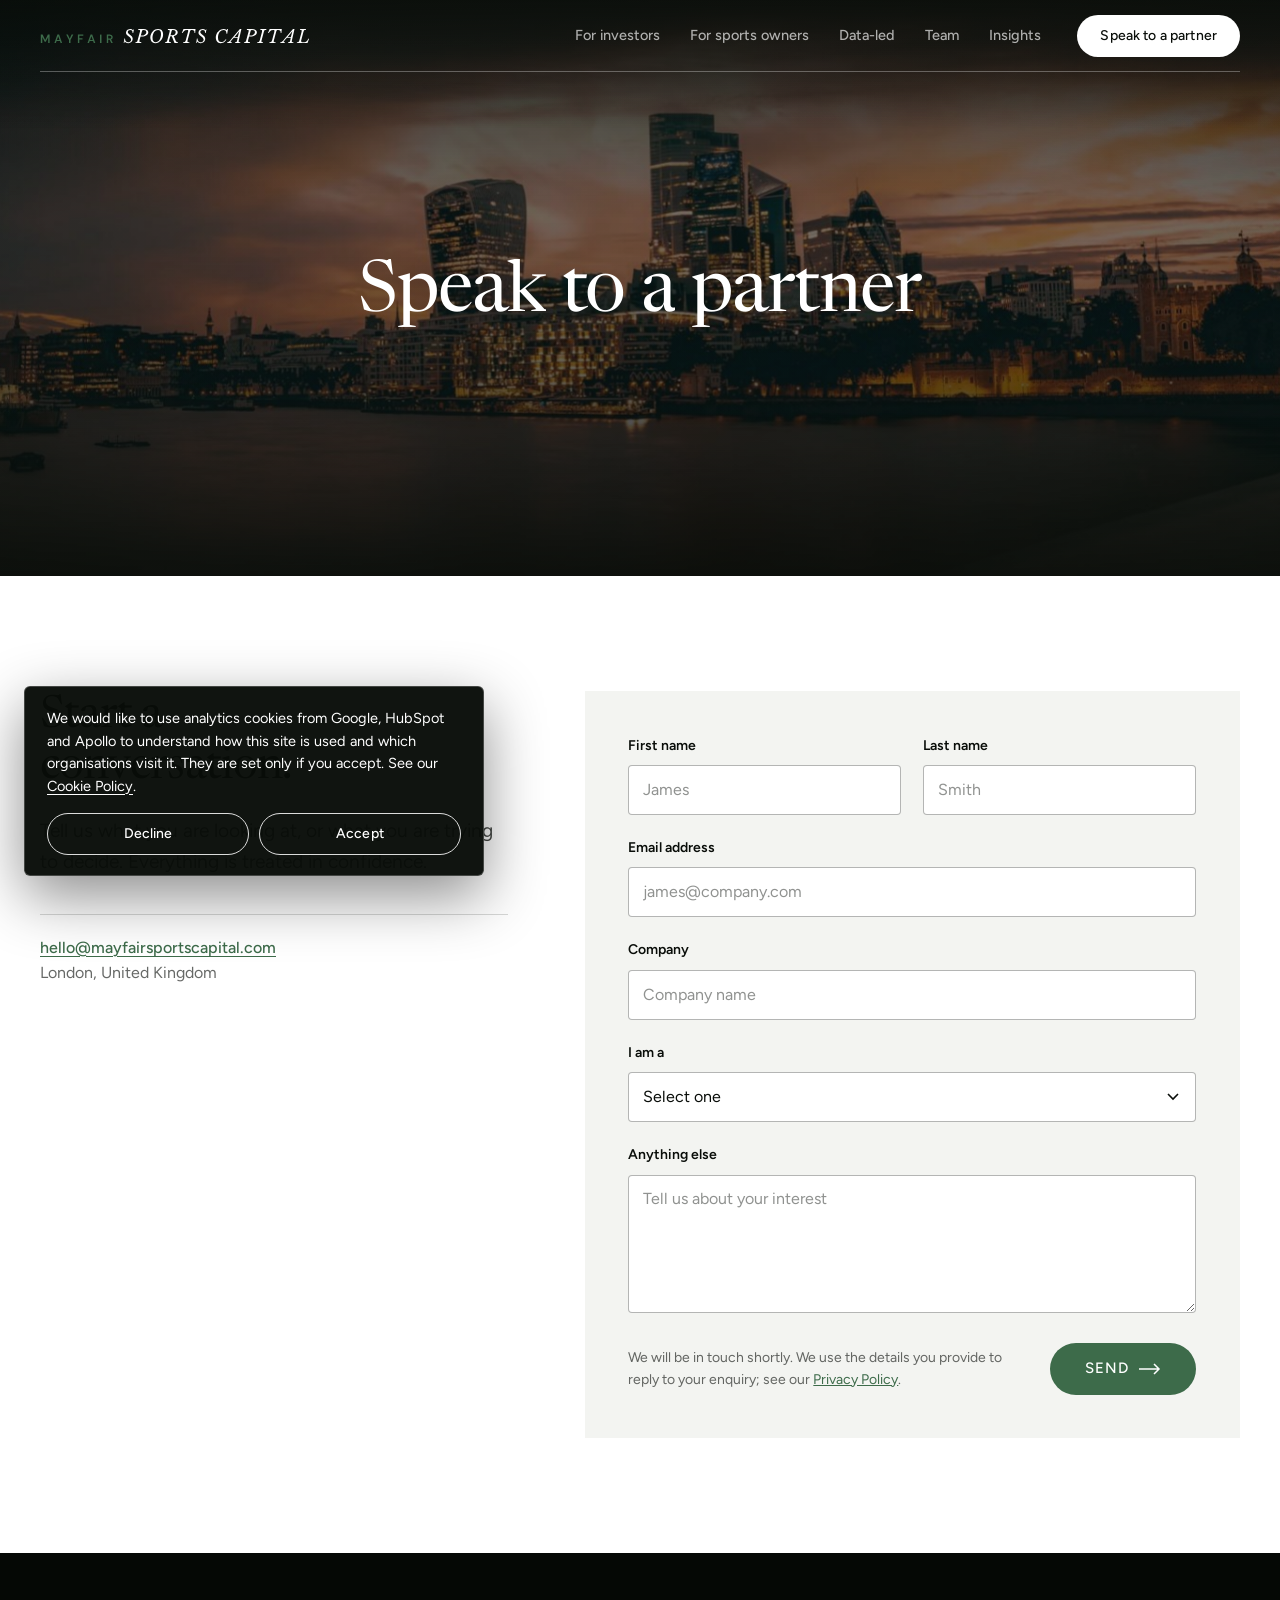
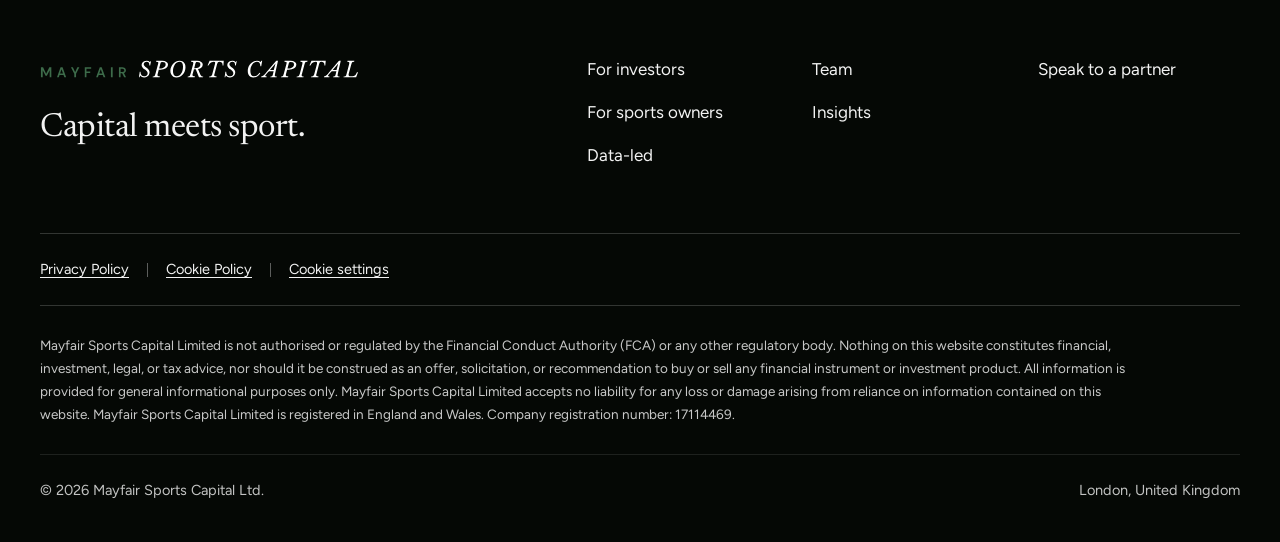
==== commit 6a609205: "Add consent-gated HubSpot and Apollo visitor tracking Loads the HubSpot tracking code and Apollo web" ====
--- a/contact/index.html
+++ b/contact/index.html
@@ -15,9 +15,13 @@
 <meta property="og:description" content="Speak to a partner at Mayfair Sports Capital. Enquiries from investors, sports owners and their advisers are treated in confidence.">
 <meta property="og:url" content="https://mayfairsportscapital.com/contact/">
 <meta property="og:image" content="https://mayfairsportscapital.com/assets/img/og.jpg">
+<meta property="og:image:secure_url" content="https://mayfairsportscapital.com/assets/img/og.jpg">
+<meta property="og:image:type" content="image/jpeg">
 <meta property="og:image:width" content="1200">
 <meta property="og:image:height" content="630">
+<meta property="og:image:alt" content="Mayfair Sports Capital. Sport is a complex private market.">
 <meta name="twitter:card" content="summary_large_image">
+<meta name="twitter:image" content="https://mayfairsportscapital.com/assets/img/og.jpg">
 <link rel="icon" href="/favicon.svg" type="image/svg+xml">
 <link rel="icon" href="/favicon-32.png" sizes="32x32" type="image/png">
 <link rel="apple-touch-icon" href="/apple-touch-icon.png">
@@ -26,7 +30,7 @@
 <link rel="stylesheet" href="/assets/css/site.css?v=de91362e">
 <script>document.documentElement.className='js';setTimeout(function(){if(!window.__msc)document.documentElement.className+=' js-failed'},6000);</script>
 </head>
-<body class="page-contact" data-mode="prod" data-ga="G-899X453727">
+<body class="page-contact" data-mode="prod" data-ga="G-899X453727" data-hs="148089624" data-apollo="6a54d3d7476dc0001017d1d5">
 <a class="skip" href="#main">Skip to content</a>
 
 <svg width="0" height="0" style="position:absolute" aria-hidden="true" focusable="false"><symbol id="msc-wordmark" viewBox="0 0 2701 220"><path fill="#3d6b4a" d="M8 180V96H26L52 150L79 96H96V180H82V121L58 168H47L23 121V180Z"/><path fill="#3d6b4a" d="M144 180 174 96H191L221 180H206L182 113L159 180ZM157 160 161 149H203L207 160Z"/><path fill="#3d6b4a" d="M290 180V150L262 96H278L299 139H296L316 96H333L305 150V180Z"/><path fill="#3d6b4a" d="M379 180V96H433V108H393V132H425V144H393V180Z"/><path fill="#3d6b4a" d="M475 180 506 96H522L553 180H538L514 113L490 180ZM489 160 493 149H534L538 160Z"/><path fill="#3d6b4a" d="M600 180V96H615V180Z"/><path fill="#3d6b4a" d="M668 180V96H698Q708 96 714 99Q721 103 724 109Q727 114 727 121Q727 128 724 134Q721 140 714 143Q708 147 698 147H682V180ZM712 180 694 143H710L728 180ZM682 136H697Q705 136 709 132Q713 128 713 122Q713 116 709 112Q705 108 697 108H682Z"/><path fill="currentColor" d="M931 52 934 44H940L932 80H926Q925 63 920 56Q914 49 903 49Q892 49 885 55Q878 61 878 70Q878 76 881 81Q885 86 890 91Q896 95 902 100Q908 104 914 110Q920 115 923 122Q927 129 927 138Q927 150 921 160Q914 170 904 176Q894 182 881 182Q871 182 863 178Q854 174 847 166L843 180H837L844 134H850Q851 153 859 163Q867 172 881 172Q890 172 896 169Q903 166 907 160Q911 154 911 147Q911 140 907 134Q903 128 898 123Q892 118 885 113Q879 109 873 103Q867 98 864 92Q860 85 860 77Q860 67 866 58Q871 50 881 45Q891 40 902 40Q911 40 918 42Q924 45 931 52Z"/><path fill="currentColor" d="M953 180 955 173Q960 173 965 171Q969 168 972 164Q975 159 977 151L998 72Q1000 68 1000 64Q1001 61 1001 58Q1001 53 997 51Q993 49 982 49L984 41H1034Q1057 41 1070 50Q1083 58 1083 72Q1083 82 1078 90Q1073 98 1065 103Q1056 109 1044 112Q1032 116 1018 116H1005L998 143Q996 149 995 154Q994 159 994 161Q994 165 996 167Q998 170 1003 171Q1008 172 1014 172L1012 180ZM1008 106H1016Q1027 106 1035 104Q1044 101 1050 96Q1056 92 1060 85Q1063 79 1063 71Q1063 64 1060 59Q1057 54 1050 52Q1044 50 1034 50Q1027 50 1024 52Q1021 55 1019 64Z"/><path fill="currentColor" d="M1181 40Q1196 40 1208 46Q1219 53 1225 66Q1231 78 1231 96Q1231 113 1225 128Q1219 144 1208 156Q1197 168 1184 175Q1170 182 1154 182Q1139 182 1128 175Q1116 168 1110 155Q1103 142 1103 125Q1103 108 1110 93Q1116 77 1127 65Q1138 53 1152 46Q1166 40 1181 40ZM1181 49Q1169 49 1159 55Q1149 61 1141 71Q1134 82 1130 96Q1125 110 1125 126Q1125 149 1133 160Q1141 172 1157 172Q1168 172 1178 166Q1187 160 1194 149Q1202 138 1206 123Q1210 108 1210 91Q1210 69 1203 59Q1196 49 1181 49Z"/><path fill="currentColor" d="M1249 180 1251 173Q1257 173 1261 171Q1265 168 1269 164Q1272 159 1274 151L1295 72Q1296 68 1297 64Q1297 61 1297 58Q1297 53 1293 51Q1289 49 1278 49L1280 41H1330Q1352 41 1364 50Q1377 58 1377 72Q1377 82 1372 90Q1367 98 1358 103Q1349 108 1337 110L1351 143Q1356 156 1360 162Q1364 168 1368 171Q1373 173 1381 173L1379 180H1345L1318 112H1303L1294 143Q1292 149 1291 154Q1290 159 1290 161Q1290 166 1295 169Q1301 172 1311 172L1309 180ZM1305 103H1314Q1326 103 1336 100Q1346 96 1351 89Q1357 82 1357 71Q1357 60 1350 55Q1344 50 1331 50Q1326 50 1323 51Q1320 52 1319 55Q1317 58 1315 64Z"/><path fill="currentColor" d="M1430 180 1432 173Q1439 173 1444 171Q1449 170 1452 165Q1456 161 1458 152L1480 69Q1482 63 1482 59Q1482 52 1479 51Q1476 49 1471 49Q1461 49 1452 53Q1444 57 1437 64Q1430 71 1425 80H1418L1435 41H1555L1552 80H1545Q1545 68 1542 61Q1539 55 1534 52Q1528 49 1520 49Q1514 49 1510 51Q1506 52 1503 57Q1501 62 1498 70L1477 150Q1476 154 1475 157Q1474 160 1474 163Q1474 168 1479 170Q1483 173 1495 173L1493 180Z"/><path fill="currentColor" d="M1656 52 1659 44H1665L1657 80H1651Q1650 63 1645 56Q1640 49 1628 49Q1617 49 1610 55Q1603 61 1603 70Q1603 76 1606 81Q1610 86 1615 91Q1621 95 1627 100Q1633 104 1639 110Q1645 115 1648 122Q1652 129 1652 138Q1652 150 1646 160Q1640 170 1629 176Q1619 182 1606 182Q1596 182 1588 178Q1579 174 1572 166L1568 180H1562L1569 134H1575Q1576 153 1584 163Q1592 172 1606 172Q1615 172 1622 169Q1628 166 1632 160Q1636 154 1636 147Q1636 140 1632 134Q1628 128 1623 123Q1617 118 1610 113Q1604 109 1598 103Q1592 98 1589 92Q1585 85 1585 77Q1585 67 1591 58Q1596 50 1606 45Q1616 40 1627 40Q1636 40 1643 42Q1649 45 1656 52Z"/><path fill="currentColor" d="M1864 146Q1855 159 1846 167Q1838 175 1828 178Q1818 182 1806 182Q1791 182 1780 175Q1769 168 1764 156Q1758 143 1758 126Q1758 112 1762 99Q1766 87 1773 76Q1781 65 1791 57Q1800 49 1812 44Q1823 40 1836 40Q1852 40 1867 50L1873 41H1880L1872 87H1865Q1864 67 1857 58Q1850 49 1836 49Q1824 49 1814 55Q1804 61 1796 71Q1788 82 1784 96Q1780 110 1780 126Q1780 171 1811 171Q1825 171 1836 164Q1847 157 1858 142Z"/><path fill="currentColor" d="M2014 40 1989 150Q1987 159 1987 164Q1987 169 1991 171Q1994 173 2004 173L2002 180H1949L1951 173Q1958 173 1961 171Q1965 170 1968 165Q1970 160 1972 150L1977 128H1938L1927 140Q1919 149 1914 154Q1910 159 1908 162Q1906 165 1906 168Q1906 170 1909 172Q1912 173 1919 173L1917 180H1871L1872 173Q1878 173 1884 170Q1890 166 1898 159Q1905 152 1916 138L1999 40ZM1946 119H1978L1993 63H1993Z"/><path fill="currentColor" d="M2039 180 2041 173Q2047 173 2051 171Q2055 168 2058 164Q2061 159 2063 151L2084 72Q2086 68 2086 64Q2087 61 2087 58Q2087 53 2083 51Q2079 49 2068 49L2070 41H2120Q2143 41 2156 50Q2169 58 2169 72Q2169 82 2164 90Q2160 98 2151 103Q2142 109 2130 112Q2118 116 2104 116H2091L2084 143Q2082 149 2081 154Q2080 159 2080 161Q2080 165 2082 167Q2084 170 2089 171Q2094 172 2101 172L2099 180ZM2094 106H2102Q2113 106 2121 104Q2130 101 2136 96Q2142 92 2146 85Q2149 79 2149 71Q2149 64 2146 59Q2143 54 2136 52Q2130 50 2120 50Q2113 50 2110 52Q2107 55 2105 64Z"/><path fill="currentColor" d="M2236 78 2217 150Q2214 158 2214 162Q2214 168 2218 171Q2222 173 2231 173L2229 180H2171L2173 173Q2180 173 2185 171Q2189 170 2192 165Q2195 160 2198 152L2219 72Q2221 62 2221 57Q2221 52 2217 50Q2213 49 2203 49L2205 41H2264L2262 49Q2254 49 2249 51Q2245 53 2242 59Q2239 66 2236 78Z"/><path fill="currentColor" d="M2293 180 2295 173Q2302 173 2307 171Q2311 170 2315 165Q2318 161 2321 152L2343 69Q2344 63 2344 59Q2344 52 2341 51Q2338 49 2333 49Q2323 49 2315 53Q2306 57 2299 64Q2292 71 2288 80H2280L2297 41H2418L2414 80H2407Q2407 68 2404 61Q2401 55 2396 52Q2390 49 2382 49Q2376 49 2372 51Q2368 52 2366 57Q2363 62 2361 70L2340 150Q2338 154 2338 157Q2337 160 2337 163Q2337 168 2341 170Q2346 173 2357 173L2355 180Z"/><path fill="currentColor" d="M2545 40 2520 150Q2518 159 2518 164Q2518 169 2522 171Q2525 173 2535 173L2533 180H2480L2482 173Q2489 173 2492 171Q2496 170 2499 165Q2501 160 2503 150L2508 128H2469L2458 140Q2450 149 2445 154Q2441 159 2439 162Q2437 165 2437 168Q2437 170 2440 172Q2443 173 2450 173L2448 180H2402L2403 173Q2409 173 2415 170Q2421 166 2429 159Q2436 152 2447 138L2530 40ZM2477 119H2509L2524 63H2524Z"/><path fill="currentColor" d="M2568 180 2570 173Q2578 173 2583 171Q2587 169 2590 165Q2592 160 2594 152L2615 72Q2616 67 2617 63Q2617 60 2617 57Q2617 52 2613 50Q2609 49 2600 49L2602 41H2660L2658 49Q2650 49 2646 51Q2641 53 2638 59Q2635 66 2632 78L2613 149Q2612 152 2612 155Q2611 157 2611 159Q2611 166 2616 169Q2620 172 2632 172Q2646 172 2655 169Q2665 166 2671 158Q2677 151 2682 138H2691L2675 180Z"/></symbol></svg>
@@ -191,13 +195,13 @@
   </div>
 </footer>
 <div class="consent" id="consent" role="region" aria-label="Cookie preferences" hidden>
-  <p class="consent__text" id="consent-text">We would like to use Google Analytics cookies to understand how this site is used. They are set only if you accept. See our <a href="/cookies/">Cookie Policy</a>.</p>
+  <p class="consent__text" id="consent-text">We would like to use analytics cookies from Google, HubSpot and Apollo to understand how this site is used and which organisations visit it. They are set only if you accept. See our <a href="/cookies/">Cookie Policy</a>.</p>
   <div class="consent__actions">
     <button type="button" class="btn btn--outline btn--sm" data-consent="denied">Decline</button>
     <button type="button" class="btn btn--outline btn--sm" data-consent="granted">Accept</button>
   </div>
 </div>
-<script src="/assets/js/site.js?v=de91362e" defer></script>
+<script src="/assets/js/site.js?v=0346a24a" defer></script>
 <script type="speculationrules">{"prefetch":[{"source":"document","where":{"and":[{"href_matches":"/*"},{"not":{"selector_matches":"[rel~=nofollow]"}}]},"eagerness":"moderate"}]}</script>
 </body>
 </html>
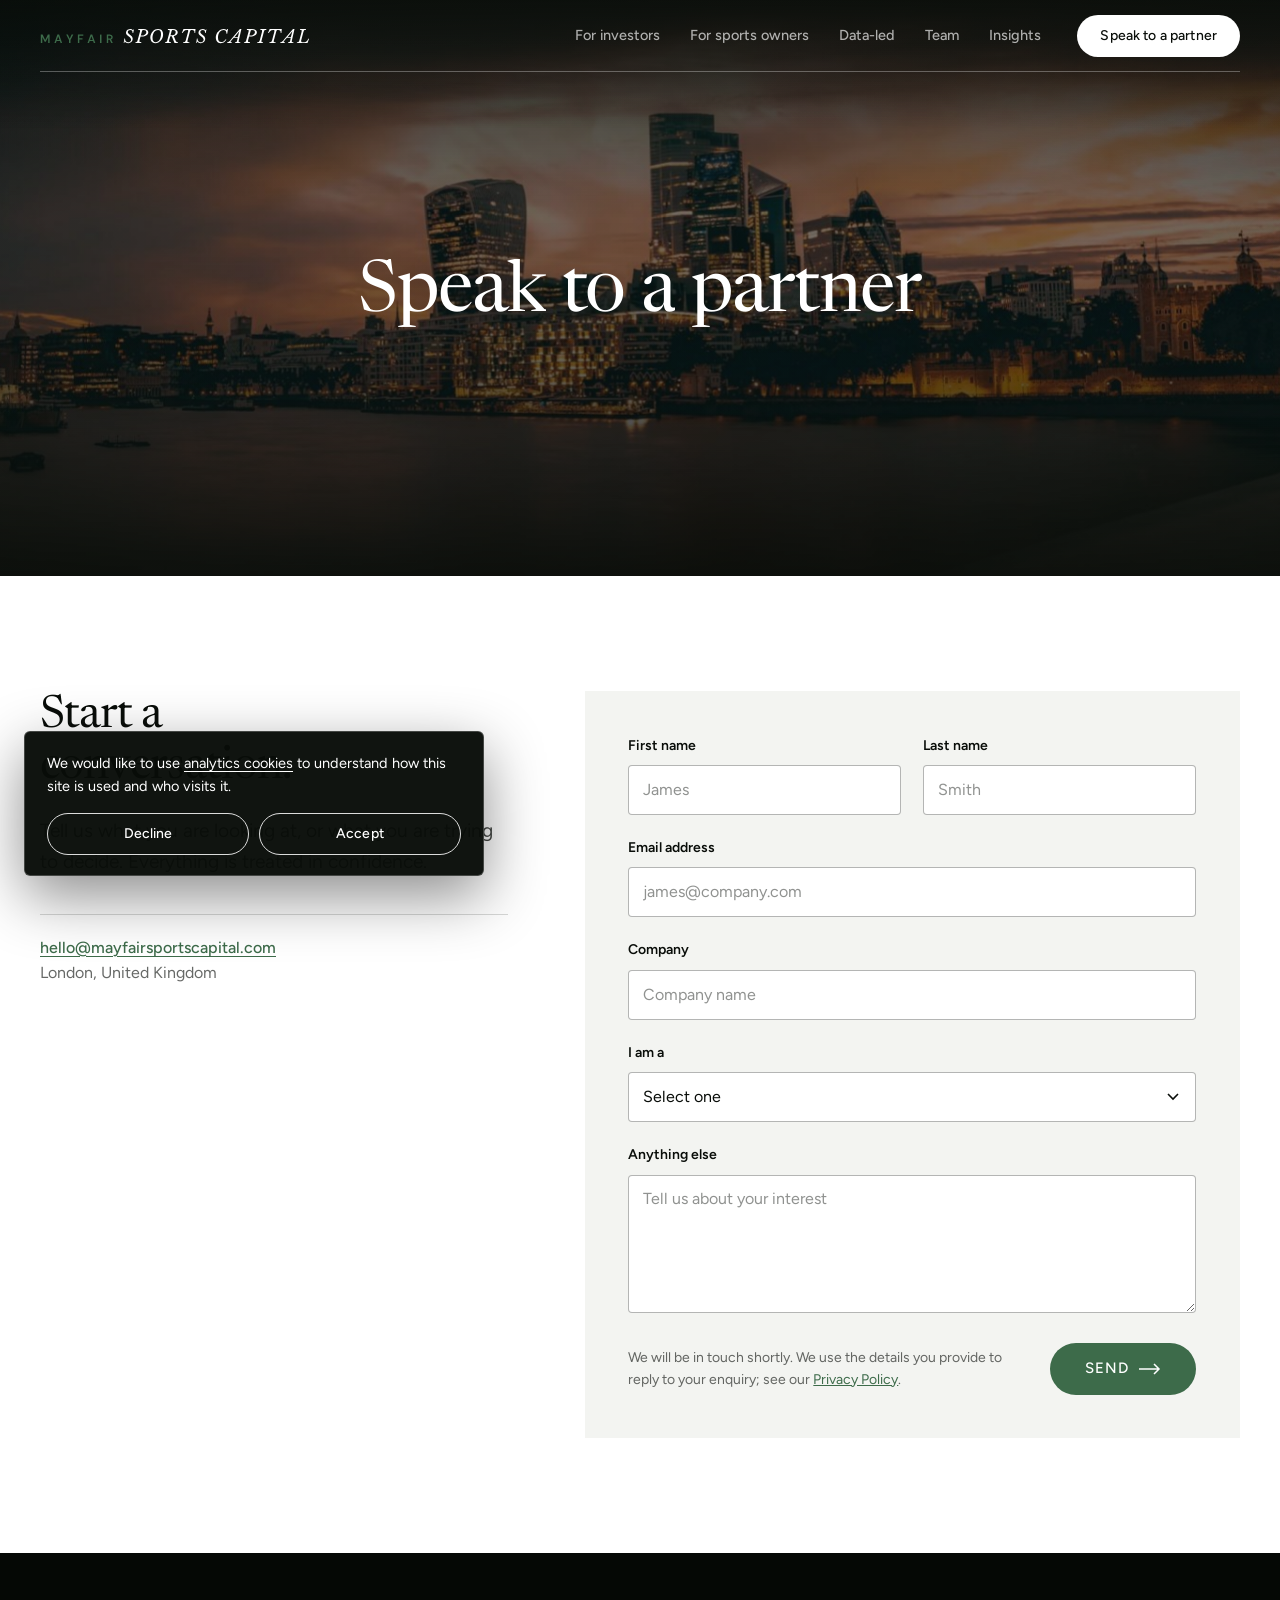
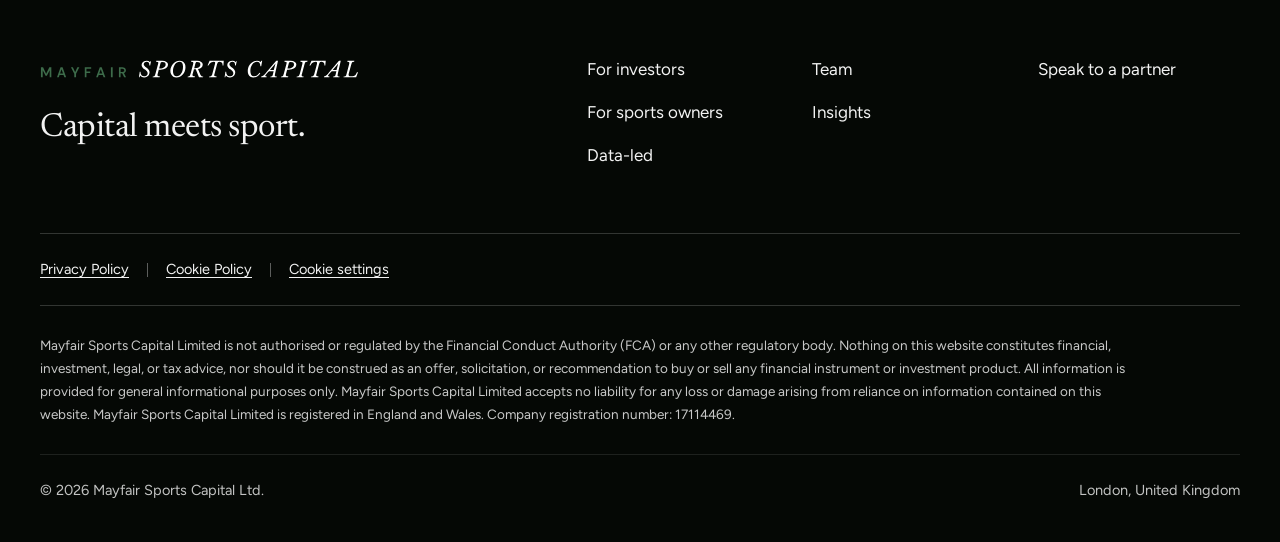
==== commit 94e0b122: "Shorten cookie banner wording Banner now reads: We would like to use analytics cookies to understand" ====
--- a/contact/index.html
+++ b/contact/index.html
@@ -195,7 +195,7 @@
   </div>
 </footer>
 <div class="consent" id="consent" role="region" aria-label="Cookie preferences" hidden>
-  <p class="consent__text" id="consent-text">We would like to use analytics cookies from Google, HubSpot and Apollo to understand how this site is used and which organisations visit it. They are set only if you accept. See our <a href="/cookies/">Cookie Policy</a>.</p>
+  <p class="consent__text" id="consent-text">We would like to use <a href="/cookies/">analytics cookies</a> to understand how this site is used and who visits it.</p>
   <div class="consent__actions">
     <button type="button" class="btn btn--outline btn--sm" data-consent="denied">Decline</button>
     <button type="button" class="btn btn--outline btn--sm" data-consent="granted">Accept</button>
